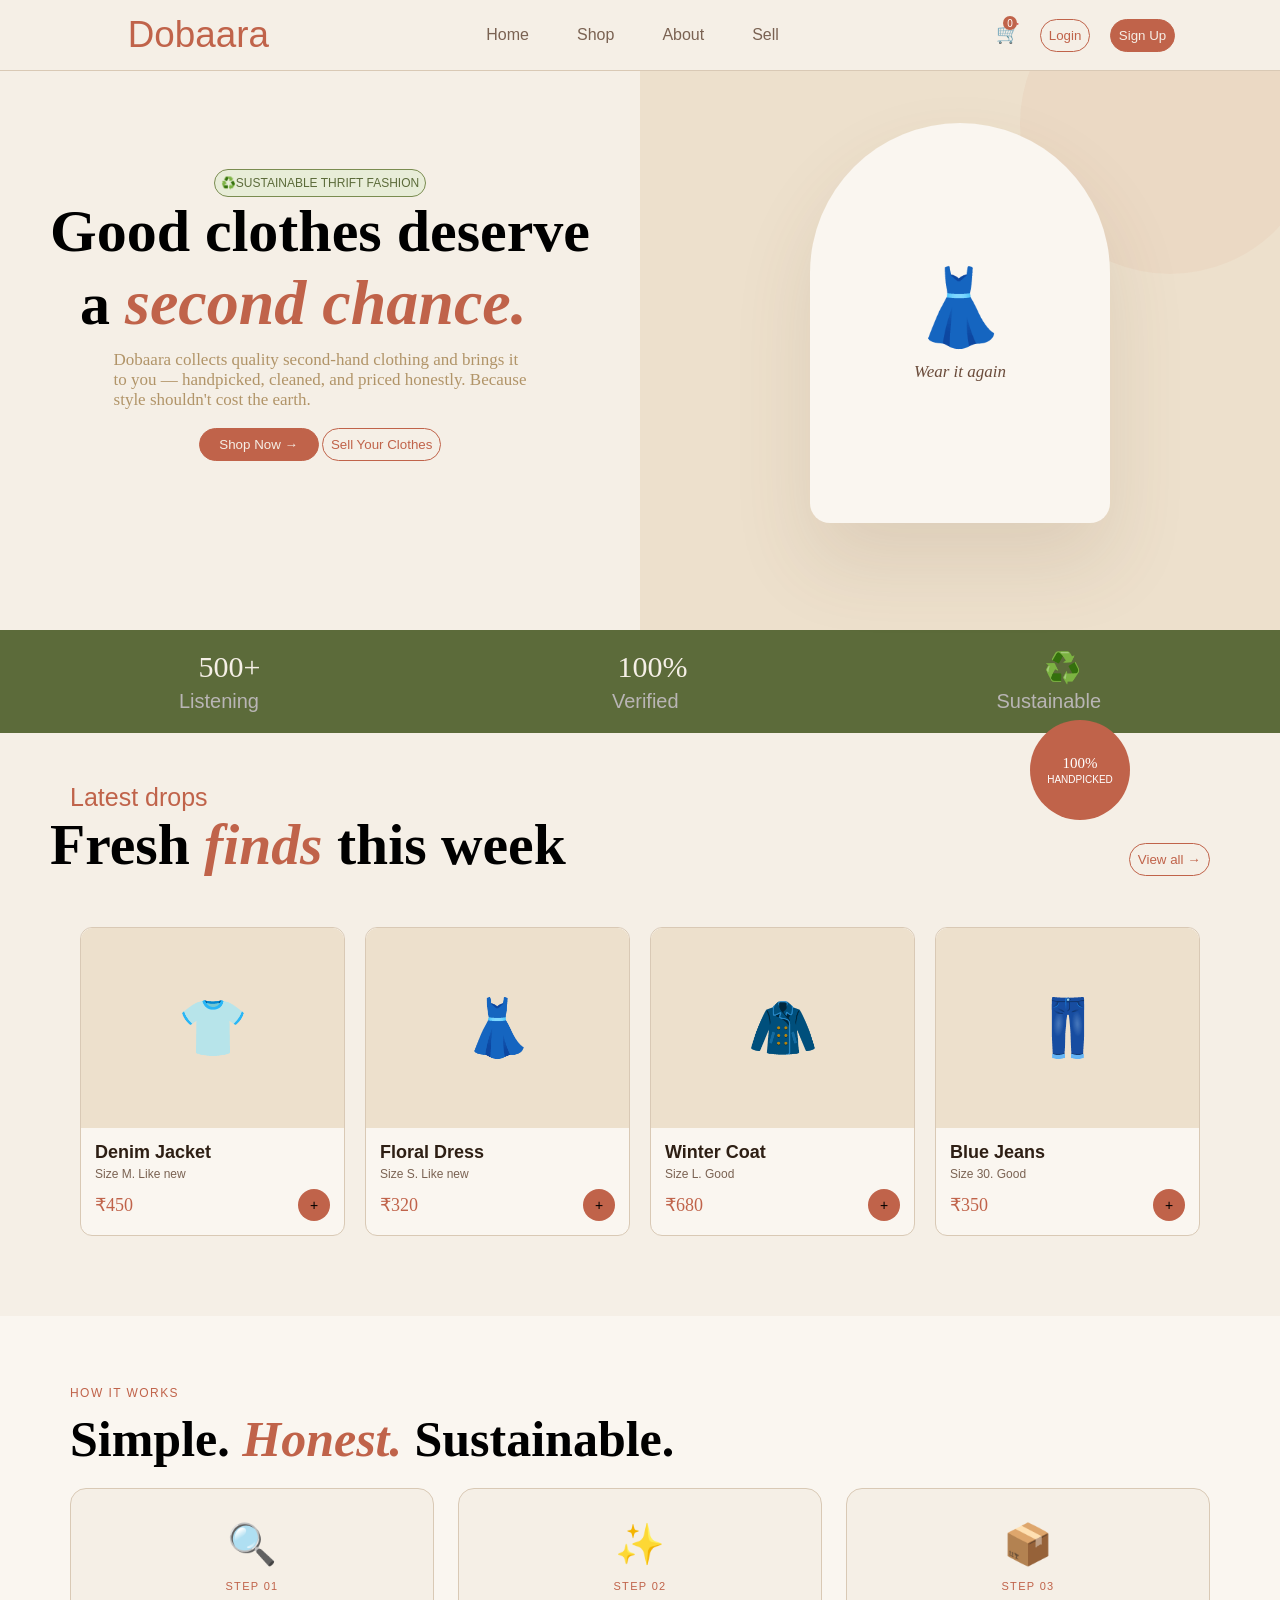
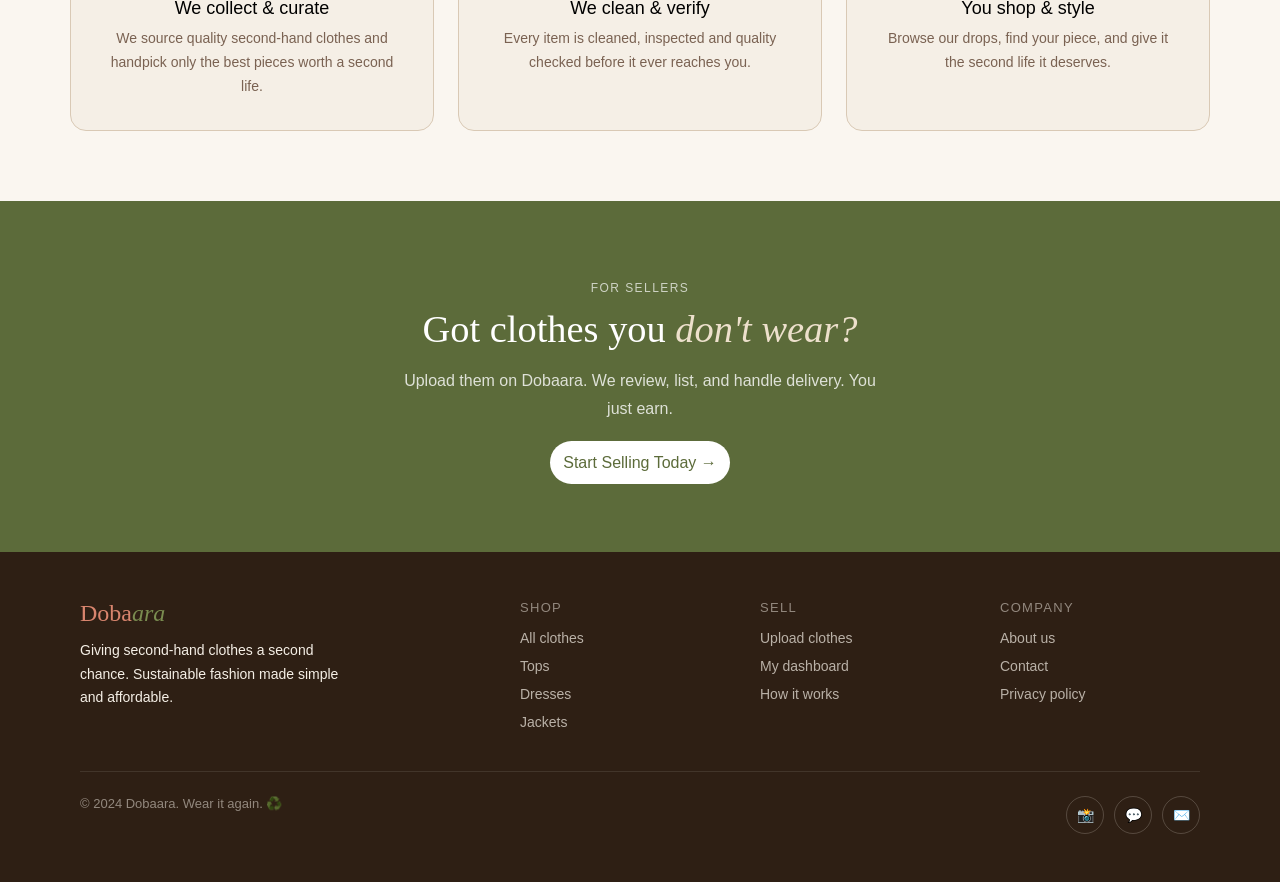
==== index.html @ 28fe4101 "Commit-IV" ====
<!DOCTYPE html>
<html lang="en">

<head>
    <meta charset="UTF-8">
    <meta name="viewport" content="width=device-width, initial-scale=1.0">
    <title>Dobaara — Wear It Again</title>
    <link rel="stylesheet" href="style.css">
</head>

<body>
    <header>
        <div class="head">
            <span class="Dobaara">Dobaara</span>
            <ul>
                <li><a href="index.html">Home</a></li>
                <li><a href="Shop.html">Shop</a></li>
                <li><a href="">About</a></li>
                <li><a href="">Sell</a></li>
            </ul>
            <div class="button">
                <div style="display: inline;font-size: larger;padding-right: 15px;cursor: pointer;">🛒<span class="cart-badge">0</span></div>
                <button class="login">Login</button>
                <button class="signup">Sign Up</button>
            </div>
        </div>
    </header>
    <section id="container">
        <div class="one">
            <p class="animationinone" id="stf">♻️SUSTAINABLE THRIFT FASHION</p>
            <p class="animationinone" id="goodclothes">Good clothes deserve<br>&nbsp;&nbsp;a
                <i class="animationinone" id="secondchance">second chance.</i>
            </p>
            <p class="animationinone" id="dobaara">Dobaara collects quality second-hand clothing and brings it <br>to
                you — handpicked, cleaned, and priced honestly. Because<br> style shouldn't cost the earth.</p>
            <div class="animationinone" style="animation-delay: 0.2s; padding-top: 18px;">
                <button id="shopnow">Shop Now &#8594;</button>
                <button id="sellclothes">Sell Your Clothes</button>
            </div>
        </div>
        <div class="two" style="background-color: #EDE0CC;height: 615px;display: flex; flex-direction: row;padding-top: 15px; justify-content: center;align-items: center; font-size: 75px;flex: 1;">
            <p class="hero-img">👗<em style="font-size: 17px;color:#6B4C3B;font-family:'Playfair Display', serif;">Wear it again</em></p>
            <div class="hero-badge">
                <span style="font-family:'Playfair Display', serif; font-size: 15px;">100%</span>
                <span style="font-family:'DM Sans', sans-serif; font-size: 10px;">HANDPICKED</span>
            </div>
        </div>
    </section>
    <div class="greencontainer">
        <div class="top">
            <span>500+</span>
            <span>100%</span>
            <span>♻️</span>
        </div>
        <div class="bottom">
            <span>Listening</span>
            <span style="padding-left: 35px;">Verified</span>
            <span>Sustainable</span>
        </div>
    </div>
    <div id="finds">
        <p
            style="color: #C0634A; font-family: 'Gill Sans', 'Gill Sans MT', Calibri, 'Trebuchet MS', sans-serif;font-size: 25px; padding: 25px 0px 0px 20px ;">
            Latest drops</p>
        <h2 style="display: inline;">Fresh <em style="color: #C0634A;">finds</em> this week</h2>
        <button id="viewall">View all &#8594;</button>
    </div>
    <section class="cards" style="display: block;">
        <div class="secfirst">
            <div class="prod-card">
                <div class="prod-img">👕</div>
                <div class="prod-info">
                    <div class="prod-name">Denim Jacket</div>
                    <div class="prod-meta">Size M. Like new</div>
                    <div class="prod-bottom">
                        <span class="prod-price">₹450</span>
                        <button class="prod-cart-button">+</button>
                    </div>
                </div>
            </div>
            <div class="prod-card">
                <div class="prod-img">👗</div>
                <div class="prod-info">
                    <div class="prod-name">Floral Dress</div>
                    <div class="prod-meta">Size S. Like new</div>
                    <div class="prod-bottom">
                        <span class="prod-price">₹320</span>
                        <button class="prod-cart-button">+</button>
                    </div>
                </div>
            </div>
            <div class="prod-card">
                <div class="prod-img">🧥</div>
                <div class="prod-info">
                    <div class="prod-name">Winter Coat</div>
                    <div class="prod-meta">Size L. Good</div>
                    <div class="prod-bottom">
                        <span class="prod-price">₹680</span>
                        <button class="prod-cart-button">+</button>
                    </div>
                </div>
            </div>
            <div class="prod-card">
                <div class="prod-img">👖</div>
                <div class="prod-info">
                    <div class="prod-name">Blue Jeans</div>
                    <div class="prod-meta">Size 30. Good</div>
                    <div class="prod-bottom">
                        <span class="prod-price">₹350</span>
                        <button class="prod-cart-button">+</button>
                    </div>
                </div>
            </div>
        </div>
        <div class="secsecond"></div>
    </section>
    <section class="section-alt ">
        <p style="font-size: 12px;letter-spacing: .12em;color: var(--terra);margin-bottom: 10px;font-weight: 500;">HOW IT WORKS</p>
        <h2 style="font-family: 'Playfair Display', serif;font-size: 50px;">Simple. <em style="color: #C0634A;">Honest. </em>Sustainable.</h2>
        <div class="how-grid">
            <div class="how-card">
                <p style="font-size: 40px;margin-bottom: 12px;">🔍</p>
                <p style="font-size: 11px;color:#C0634A;letter-spacing: .12em;font-weight: 500;margin-bottom: 6px;">STEP 01</p>
                <p style="font-size: 18px;font-weight: 500;margin-bottom: 8px;">We collect & curate</p>
                <p style="font-size: 14px;color: var(--brown-s);line-height: 1.7;">We source quality second-hand clothes and handpick only the best pieces worth a second life.</p>
            </div>
            <div class="how-card">
                <p style="font-size: 40px;margin-bottom: 12px;">✨</p>
                <p style="font-size: 11px;color:#C0634A;letter-spacing: .12em;font-weight: 500;margin-bottom: 6px;">STEP 02</p>
                <p style="font-size: 18px;font-weight: 500;margin-bottom: 8px;">We clean & verify</p>
                <p style="font-size: 14px;color: var(--brown-s);line-height: 1.7;">Every item is cleaned, inspected and quality checked before it ever reaches you.</p>
            </div>
            <div class="how-card">
                <p style="font-size: 40px;margin-bottom: 12px;">📦</p>
                <p style="font-size: 11px;color:#C0634A;letter-spacing: .12em;font-weight: 500;margin-bottom: 6px;">STEP 03</p>
                <p style="font-size: 18px;font-weight: 500;margin-bottom: 8px;">You shop & style</p>
                <p style="font-size: 14px;color: var(--brown-s);line-height: 1.7;">Browse our drops, find your piece, and give it the second life it deserves.</p>
            </div>
        </div>
    </section>
    <div class="greenbox">
        <div style="font-size: 12px;letter-spacing: .12em;text-transform: uppercase;color: rgba(255, 255, 255, .7);margin-bottom: 12px;">For sellers</div>
        <div style="font-family: var(--font-h);font-size: 2.4rem;color: #fff;margin-bottom: 16px;">Got clothes you <em style="color:#EDE0CC;">don't wear?</em></div>
        <div style="font-size: 16px;color: rgba(255, 255, 255, .8);margin-bottom: 32px;max-width: 480px;margin-left: auto;margin-right: auto;line-height: 1.7;">Upload them on Dobaara. We review, list, and handle delivery. You just earn.</div>
        <a style="padding:13px;border-radius: 30px;color:#5C6B3A;background-color: #fff;cursor: pointer;">Start Selling Today &#8594;</a>
    </div>
    <footer>
        <div class="foot-grid">
            <div class="brand">
                <div class="logo">Doba<span>ara</span></div>
                <div class="desc">Giving second-hand clothes a second chance. Sustainable fashion made simple and affordable.</div>
            </div>
            <div>
                <div class="foot-col-title">SHOP</div>
                <ul class="foot-links">
                    <li><a href="">All clothes</a></li>
                    <li><a href="">Tops</a></li>
                    <li><a href="">Dresses</a></li>
                    <li><a href="">Jackets</a></li>
                </ul>
            </div>
            <div>
                <div class="foot-col-title">SELL</div>
                <ul class="foot-links">
                    <li><a href="">Upload clothes</a></li>
                    <li><a href="">My dashboard</a></li>
                    <li><a href="">How it works</a></li>
                </ul>
            </div>
            <div>
                <div class="foot-col-title">COMPANY</div>
                <ul class="foot-links">
                    <li><a href="">About us</a></li>
                    <li><a href="">Contact</a></li>
                    <li><a href="">Privacy policy</a></li>
                </ul>
            </div>
        </div>
        <div class="foot-bottom">
            <span class="foot-copy" style="font-size: 13px;opacity: .5;">© 2024 Dobaara. Wear it again. ♻️</span>
            <div class="foot-social">
                <div class="social-btn">📸</div>
                <div class="social-btn">💬</div>
                <div class="social-btn">✉️</div>
            </div>
        </div>
    </footer>
</body>
</html>
---- style.css ----
:root {
       --bg: #F5EFE6;
       --bg2: #EDE0CC;
       --cream: #FAF6F0;
       --terra: #C0634A;
       --terra-h: #6B4C3B;
       --terra-l: #D9856E;
       --olive: #5C6B3A;
       --olive-l: #7A8C50;
       --brown: #2E1F14;
       --brown-m: #6B4C3B;
       --brown-s: #7A6252;
       --border: #D9C9B5;
       --font-h: 'Playfair Display', serif;
       --font-b: 'DM Sans', sans-serif;
   }
   html,body{
    overflow-x: hidden;
   }
   * {
       margin: 0px;
       padding: 0px;
   }

   ul {
       display: flex;
       list-style-type: none;
       gap: 3.0rem;
   }

   ul li a {
       text-decoration: none;
       font-size: 16px;
       color: var(--brown-s);
   }

   .head {
       display: flex;
       justify-content: space-around;
       align-items: center;
       padding-left: 19px;
       position: fixed;
       height: 70px;
       width: 100%;
       background-color: var(--bg);
       border-bottom: 1px solid var(--border);
       z-index: 1000;
   }

   .Dobaara {
       color: var(--terra);
       font-size: 2.3rem;
   }
   .cart-badge{
    position: absolute;
    top: 16px;
    right: 282px;
    background: var(--terra);
    color: #fff;
    font-size: 10px;
    width: 14px;
    height: 14px;
    border-radius: 50%;
    display: flex;
    align-items: center;
    justify-content: center;
    font-weight: 500;
   }
   .signup {
       border-radius: 25px;
       background-color: var(--terra);
       color: var(--bg);
       padding: 8px;
       margin: 15px;
       border: 1px solid var(--terra);
   }

   .signup:hover {
       background-color: var(--terra-h);
       border: 1px solid var(--terra-h);
       cursor: pointer;
       transform: translateY(-3px);
   }

   .login {
       border-radius: 25px;
       border: 1px solid var(--terra);
       color: var(--terra);
       padding: 8px;
       background-color: var(--bg);
   }

   .login:hover {
       background-color: var(--terra);
       color: var(--bg);
       transform: translateY(-3px);
       cursor: pointer;
   }

   #container {
       display: flex;
       height: 630px;
       font-family: 'DM Sans', sans-serif;
       font-size: 12px;
       font-weight: 500;
   }

   #shopnow {
       background-color: var(--terra);
       color: var(--bg);
       border: 1px solid var(--terra);
       border-radius: 25px;
       padding: 8px;
       width: 120px;
   }

   #shopnow:hover {
       background-color: var(--terra-h);
       border: 1px solid var(--terra-h);
       cursor: pointer;
       transform: translateY(-3px);
   }

   #sellclothes {
       background-color: var(--bg);
       color: var(--terra);
       border: 1px solid var(--terra);
       border-radius: 25px;
       padding: 8px;
   }

   #sellclothes:hover {
       background-color: var(--terra);
       color: var(--bg);
       transform: translateY(-3px);
       cursor: pointer;
   }
   .two::before{
    content: '';
    position: absolute;
    width: 300px;
    height: 300px;
    background: var(--terra);
    opacity: .06;
    border-radius: 50%;
    top: -26px;
    right: -40px;
   }
   .greencontainer {
       background-color: var(--olive);
       padding: 20px;
   }

   .top {
       color: var(--bg);
       display: flex;
       justify-content: space-around;
       font-size: 30px;
       font-family: 'Times New Roman', Times, serif;
   }

   .bottom {
       color: rgb(185, 181, 181);
       display: flex;
       justify-content: space-around;
       padding-top: 5px;
       font-family: 'Gill Sans', 'Gill Sans MT', Calibri, 'Trebuchet MS', sans-serif;
       font-size: 20px;
   }

   body {
       font-family: 'DM Sans', sans-serif;
       background-color: var(--bg);
   }

   #finds {
       font-family: var(--font-h);
       font-size: 3vw;
       padding-left: 50px;
       padding-top: 25px;
   }

   #viewall {
       background-color: var(--bg);
       color: var(--terra);
       border: 1px solid var(--terra);
       border-radius: 25px;
       padding: 8px;
       margin-left: 45%;
   }

   #viewall:hover {
       background-color: var(--terra);
       color: var(--bg);
       cursor: pointer;
   }

   .animationinone {
       animation: leftcontanima 0.5s ease both;
   }

   .one {
       background-color: var(--bg);
       flex: 1;
       display: flex;
       flex-direction: column;
       justify-content: center;
       align-items: center;
   }

   #stf {
       padding: 6px;
       background-color: #E8EDD8;
       color: var(--olive);
       border: 1px solid var(--olive-l);
       border-radius: 55px;
       display: flex;
       justify-content: center;
       animation-delay: 0.05s;
   }

   #goodclothes {
       font-size: 60px;
       font-weight: 600;
       font-family: 'Playfair Display', serif;
       animation-delay: 0.1s;
   }

   #secondchance {
       animation-delay: 0.1s;
       color: var(--terra);
       font-size: 5vw;
       font-family: var(--font-h);
       font-weight: 600;
   }

   #dobaara {
       animation-delay: 0.15s;
       font-size: 17px;
       font-family: 'Segoe UI';
       color: #b19468;
       padding-top: 10px;
   }

   @keyframes leftcontanima {
       0% {
           opacity: 0;
           transform: translateY(20px);
       }

       100% {
           opacity: 1;
           transform: translateY(0);
       }
   }
   .hero-img{
    align-items: center;
    background-color:#FAF6F0;
    width: 300px;
    height: 400px;
    border-radius: 150px 150px 20px 20px;
    box-shadow: 0 40px 80px rgba(110, 70, 50, .12);
    display: flex;
    flex-direction: column;
    justify-content: center;
    z-index: 10;
    gap: 10px;
   }
   .hero-badge{
    position: absolute;
    bottom: 80px;
    right: 150px;
    width: 100px;
    height: 100px;
    background: var(--terra);
    border-radius: 50%;
    display: flex;
    flex-direction: column;
    align-items: center;
    justify-content: center;
    color: #fff;
    gap: 2px;
    z-index: 15;
   }
   .secfirst{
       display: grid;
       grid-template-columns:repeat(4,1fr);
       gap: 20px;
   }
   .prod-card{
    border: 1px solid var(--border);
    border-radius: 12px;
    background-color:var(--cream);
   }
   .prod-card:hover{
    box-shadow:  0px 4px 12px rgba(0, 0, 0, 0.164);
    cursor: pointer;
    transform: translateY(-3px);
   }
   .prod-img {
       background-color: var(--bg2);
       height: 200px;
       display: flex;
       justify-content: center;
       align-items: center;
       font-size: 56px;
       border-top-left-radius: 12px;
       border-top-right-radius: 12px;
   }
   .prod-info{
    padding: 14px;
   }
   .prod-name{
    font-size: 18px;
    font-weight: 600;
    color: var(--brown);
    margin-bottom: 4px;
   }
   .prod-meta{
    font-size: 12px;
    color: var(--brown-s);
    margin-bottom: 8px;
   }
   .prod-bottom{
    display: flex;
    align-items: center;
    justify-content: space-between;
   }
   .prod-price{
    font-size: 18px;
    font-weight: 500;
    color: var(--terra);
    font-family: var(--font-h);
   }
   .prod-cart-button{
    width: 32px;
    height: 32px;
    background: var(--terra);
    border: none;
    border-radius: 50%;
    cursor: pointer;
    font-size: 14px;
    display: flex;
    align-items: center;
    justify-content: center;
   }
   .prod-cart-button:hover{
    background-color: var(--terra-h);
   }
   .cards{
    padding: 50px 80px 80px 80px;
   }
   .section-alt{
    display: block;
    background-color: var(--cream);
    padding: 70px;
   }
   .how-card{
    background-color: var(--bg);
    border: 1px solid var(--border);
    border-radius: 16px;
    padding: 32px;
    text-align: center;
   }
   .how-grid{
    display: grid;
    grid-template-columns: repeat(3, 1fr);
    gap: 24px;
    padding-top: 20px;
   }
   .how-card:hover{
    transform: translateY(-3px);
   }
   .greenbox{
    background-color: var(--olive);
    padding: 80px;
    text-align: center;
   }
   footer{
    background: var(--brown);
    color: var(--bg);
    padding: 48px 80px;
   }
   .logo{
    font-family: var(--font-h);
    font-size: 24px;
    color: var(--terra-l);
    margin-bottom: 12px;
   }
   .logo span{
    color: var(--olive-l);
    font-style: italic;
   }
   .desc{
    font-size: 14px;
    line-height: 1.7;
    max-width: 260px;
   }
   .foot-grid{
    display:grid;
    grid-template-columns: 2fr 1fr 1fr 1fr;
    gap: 40px;
    margin-bottom: 40px;
   }
   .foot-col-title{
    font-size: 13px;
    font-weight: 500;
    letter-spacing: .1em;
    opacity: .5;
    margin-bottom: 14px;
   }
   .foot-links{
    display: flex;
    flex-direction: column;
    gap: 10px;
   }
   .foot-links a{
    font-size: 14px;
    opacity: .7;
    color: var(--bg);
    text-decoration: none;
    cursor: pointer;
   }
   .foot-links a:hover{
    opacity: 1;
   }
   .foot-bottom{
    display: flex;
    justify-content: space-between;
    border-top: 1px solid rgba(245, 239, 230, .1);
    padding-top: 24px;
   }
   .foot-social{
    display: flex;
    gap: 10px;
   }
   .social-btn{
    width: 36px;
    height: 36px;
    border-radius: 50%;
    border: 1px solid rgba(245, 239, 230, .2);
    display: flex;
    align-items: center;
    justify-content: center;
    cursor: pointer;
    font-size: 14px;
   }
   .social-btn:hover{
    background-color: var(--terra);
   }
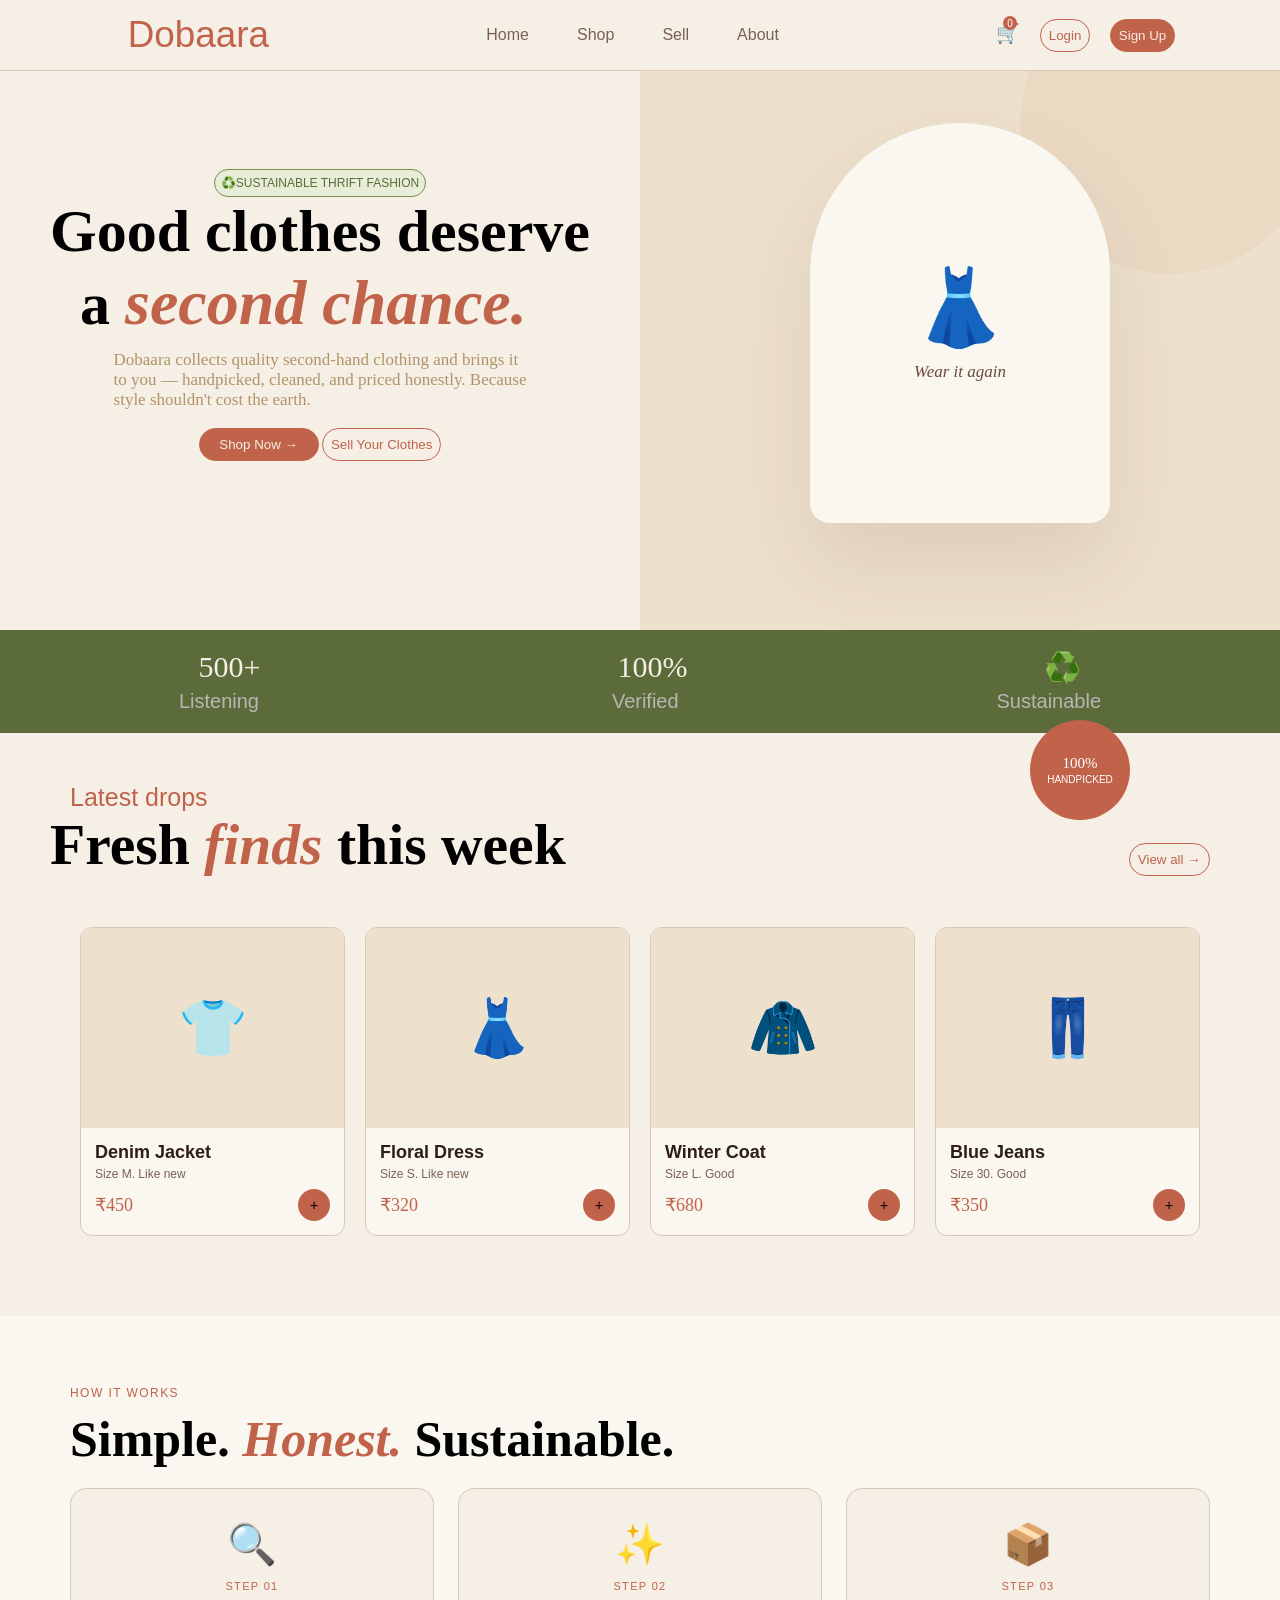
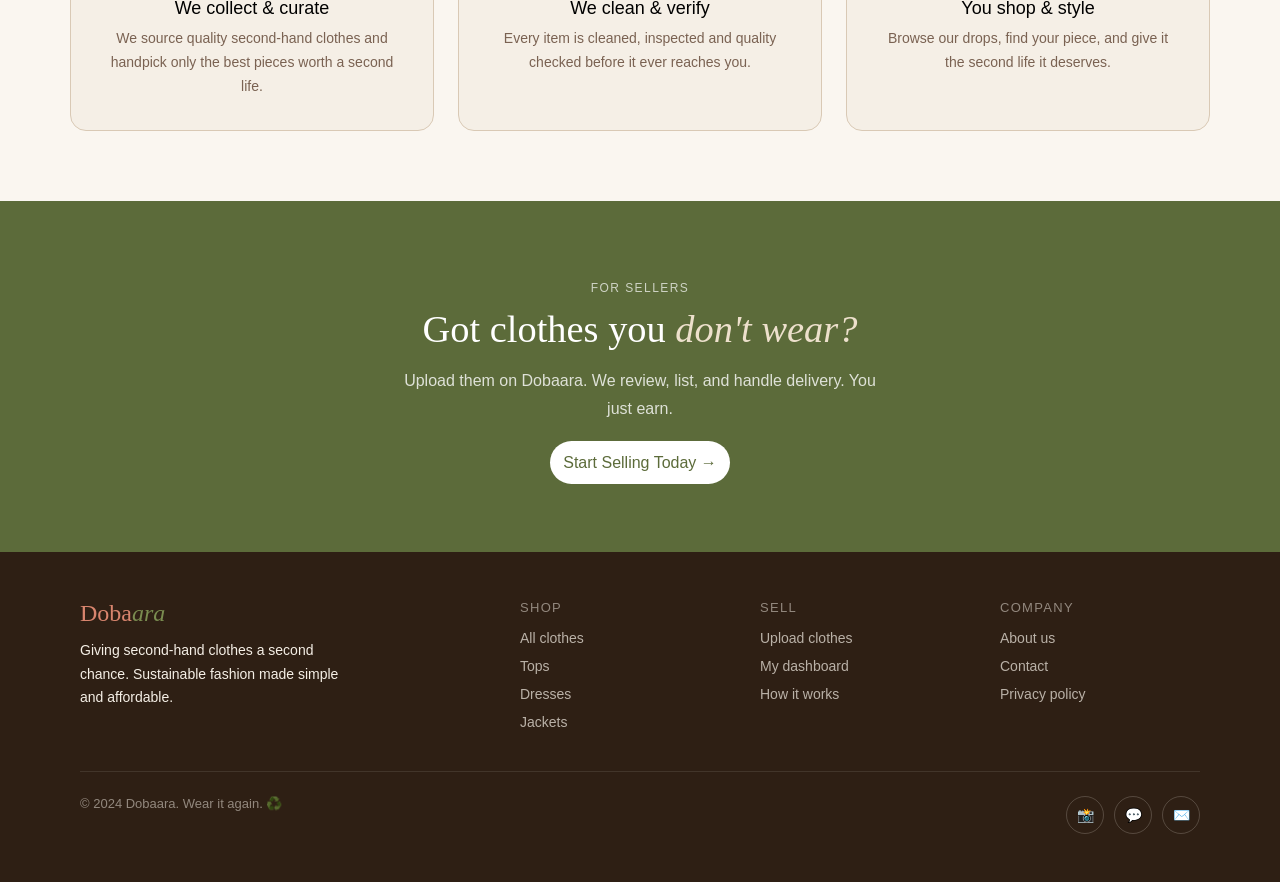
==== commit 2ccbfbfe: "Commit-V" ====
--- a/index.html
+++ b/index.html
@@ -15,8 +15,8 @@
             <ul>
                 <li><a href="index.html">Home</a></li>
                 <li><a href="Shop.html">Shop</a></li>
+                <li><a href="Sell.html">Sell</a></li>
                 <li><a href="">About</a></li>
-                <li><a href="">Sell</a></li>
             </ul>
             <div class="button">
                 <div style="display: inline;font-size: larger;padding-right: 15px;cursor: pointer;">🛒<span class="cart-badge">0</span></div>
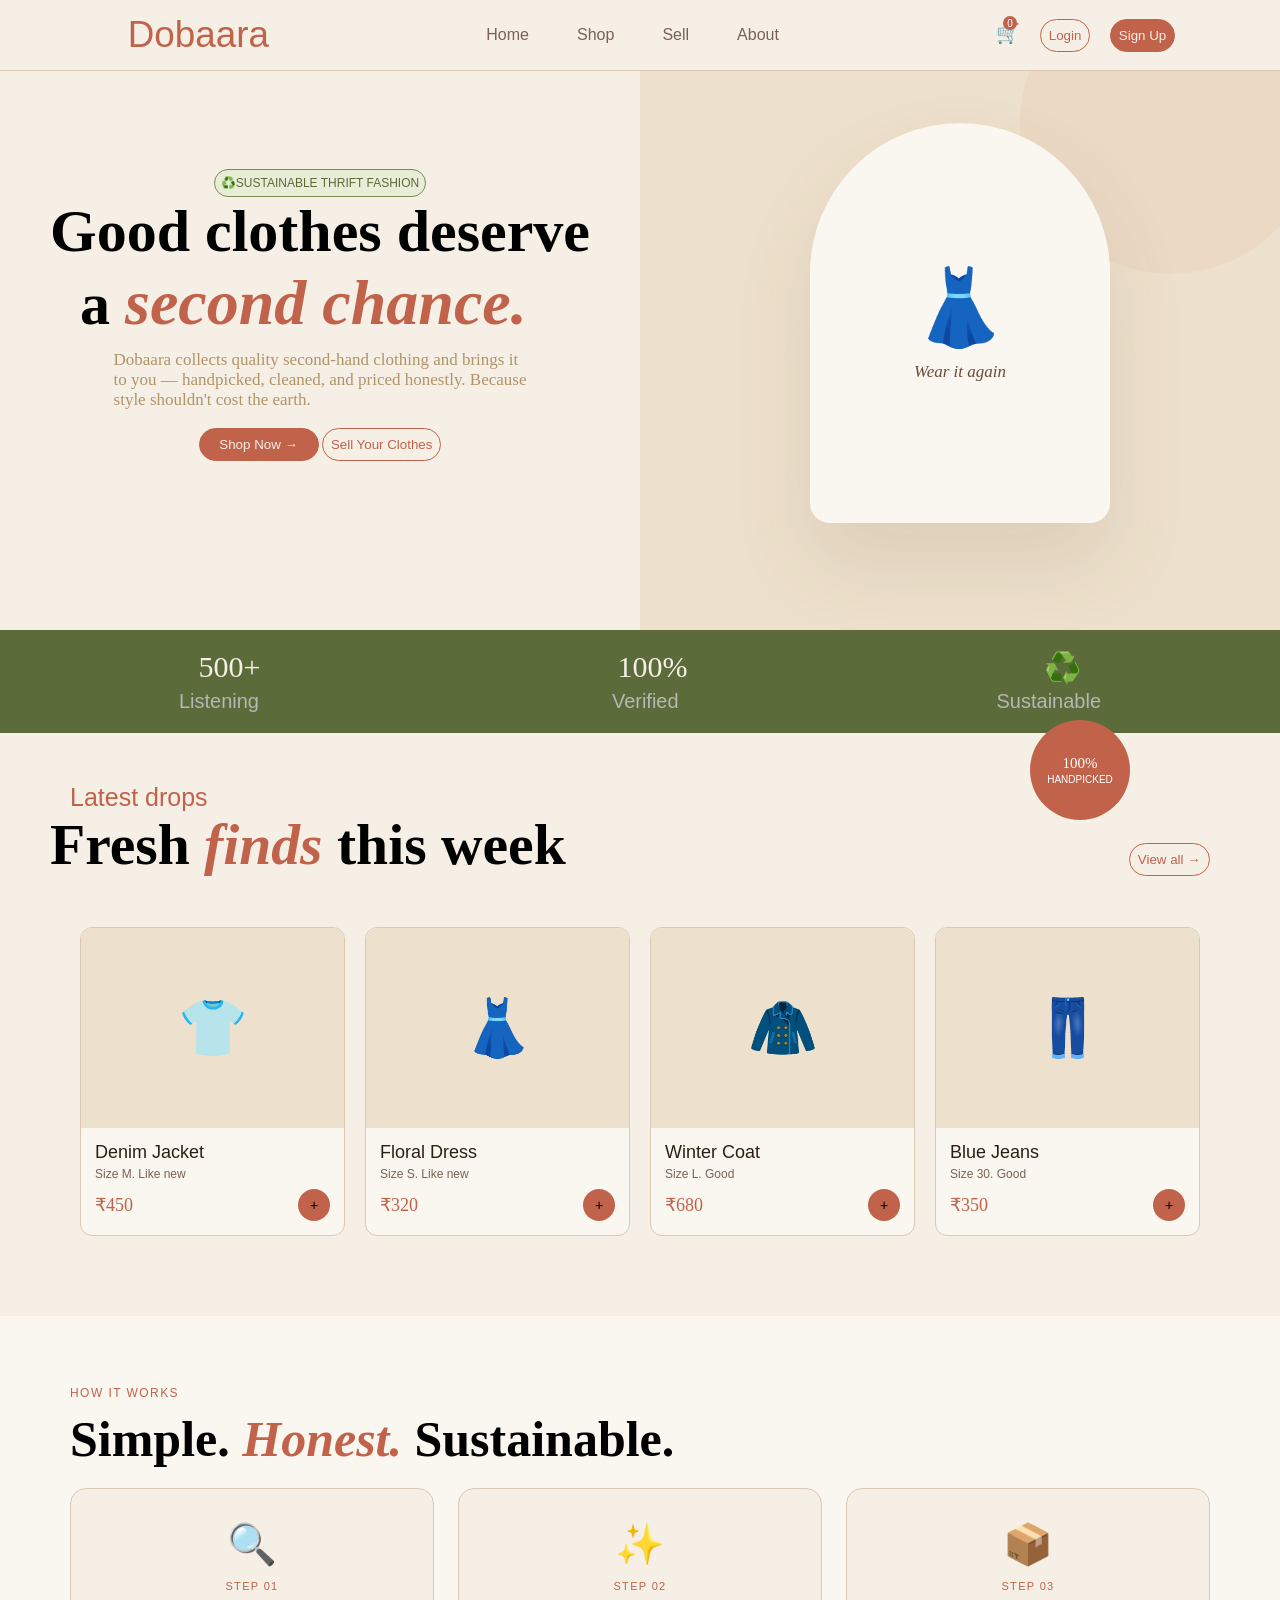
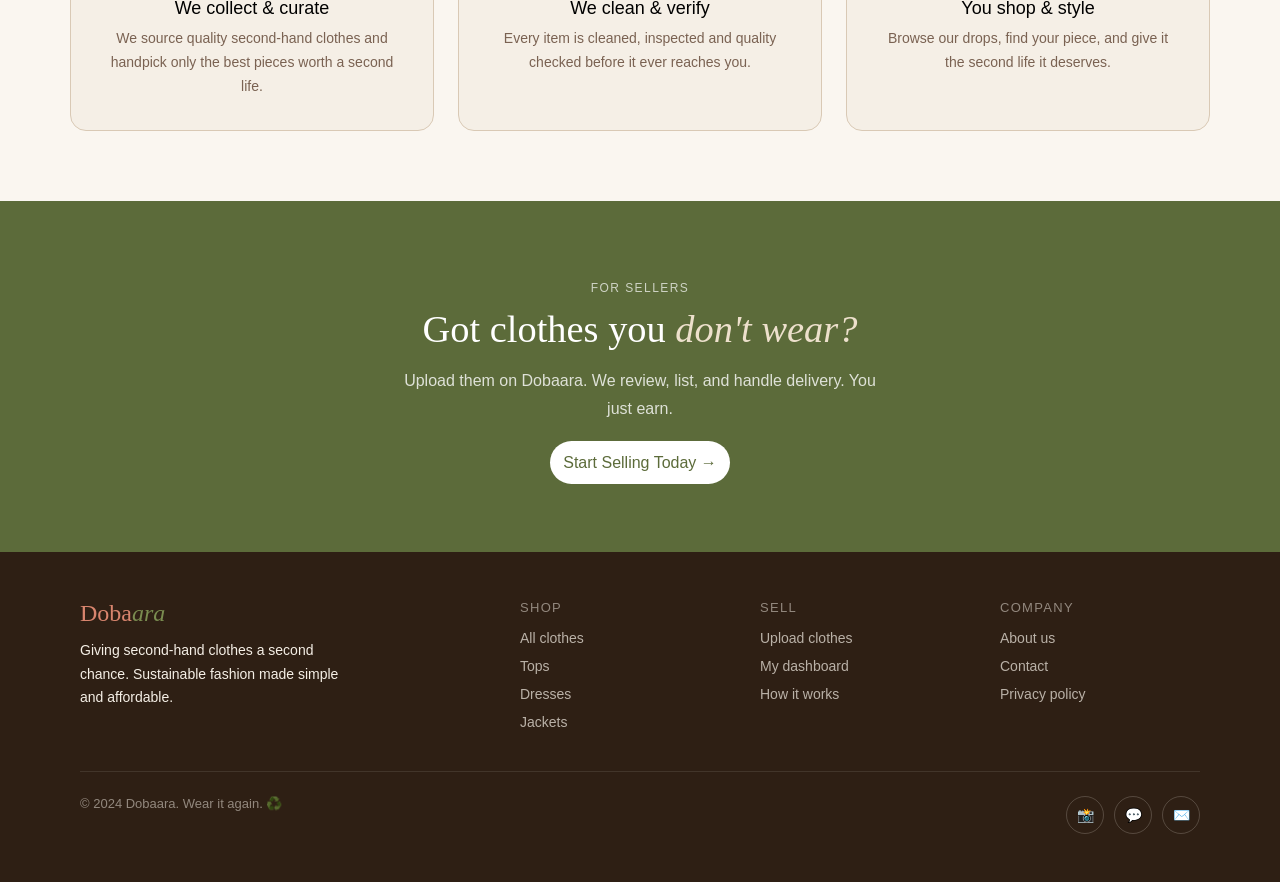
==== commit 1a8baf7a: "Commit-VI" ====
--- a/index.html
+++ b/index.html
@@ -16,7 +16,7 @@
                 <li><a href="index.html">Home</a></li>
                 <li><a href="Shop.html">Shop</a></li>
                 <li><a href="Sell.html">Sell</a></li>
-                <li><a href="">About</a></li>
+                <li><a href="About.html">About</a></li>
             </ul>
             <div class="button">
                 <div style="display: inline;font-size: larger;padding-right: 15px;cursor: pointer;">🛒<span class="cart-badge">0</span></div>
--- a/style.css
+++ b/style.css
@@ -79,7 +79,7 @@
        background-color: var(--terra-h);
        border: 1px solid var(--terra-h);
        cursor: pointer;
-       transform: translateY(-3px);
+       transform: translateY(-1px);
    }
 
    .login {
@@ -93,7 +93,7 @@
    .login:hover {
        background-color: var(--terra);
        color: var(--bg);
-       transform: translateY(-3px);
+       transform: translateY(-1px);
        cursor: pointer;
    }
 
@@ -118,7 +118,7 @@
        background-color: var(--terra-h);
        border: 1px solid var(--terra-h);
        cursor: pointer;
-       transform: translateY(-3px);
+       transform: translateY(-1px);
    }
 
    #sellclothes {
@@ -132,7 +132,7 @@
    #sellclothes:hover {
        background-color: var(--terra);
        color: var(--bg);
-       transform: translateY(-3px);
+       transform: translateY(-1px);
        cursor: pointer;
    }
    .two::before{
@@ -312,7 +312,7 @@
    }
    .prod-name{
     font-size: 18px;
-    font-weight: 600;
+    font-weight: 500;
     color: var(--brown);
     margin-bottom: 4px;
    }
@@ -447,4 +447,4 @@
    }
    .social-btn:hover{
     background-color: var(--terra);
-   }
+   } 
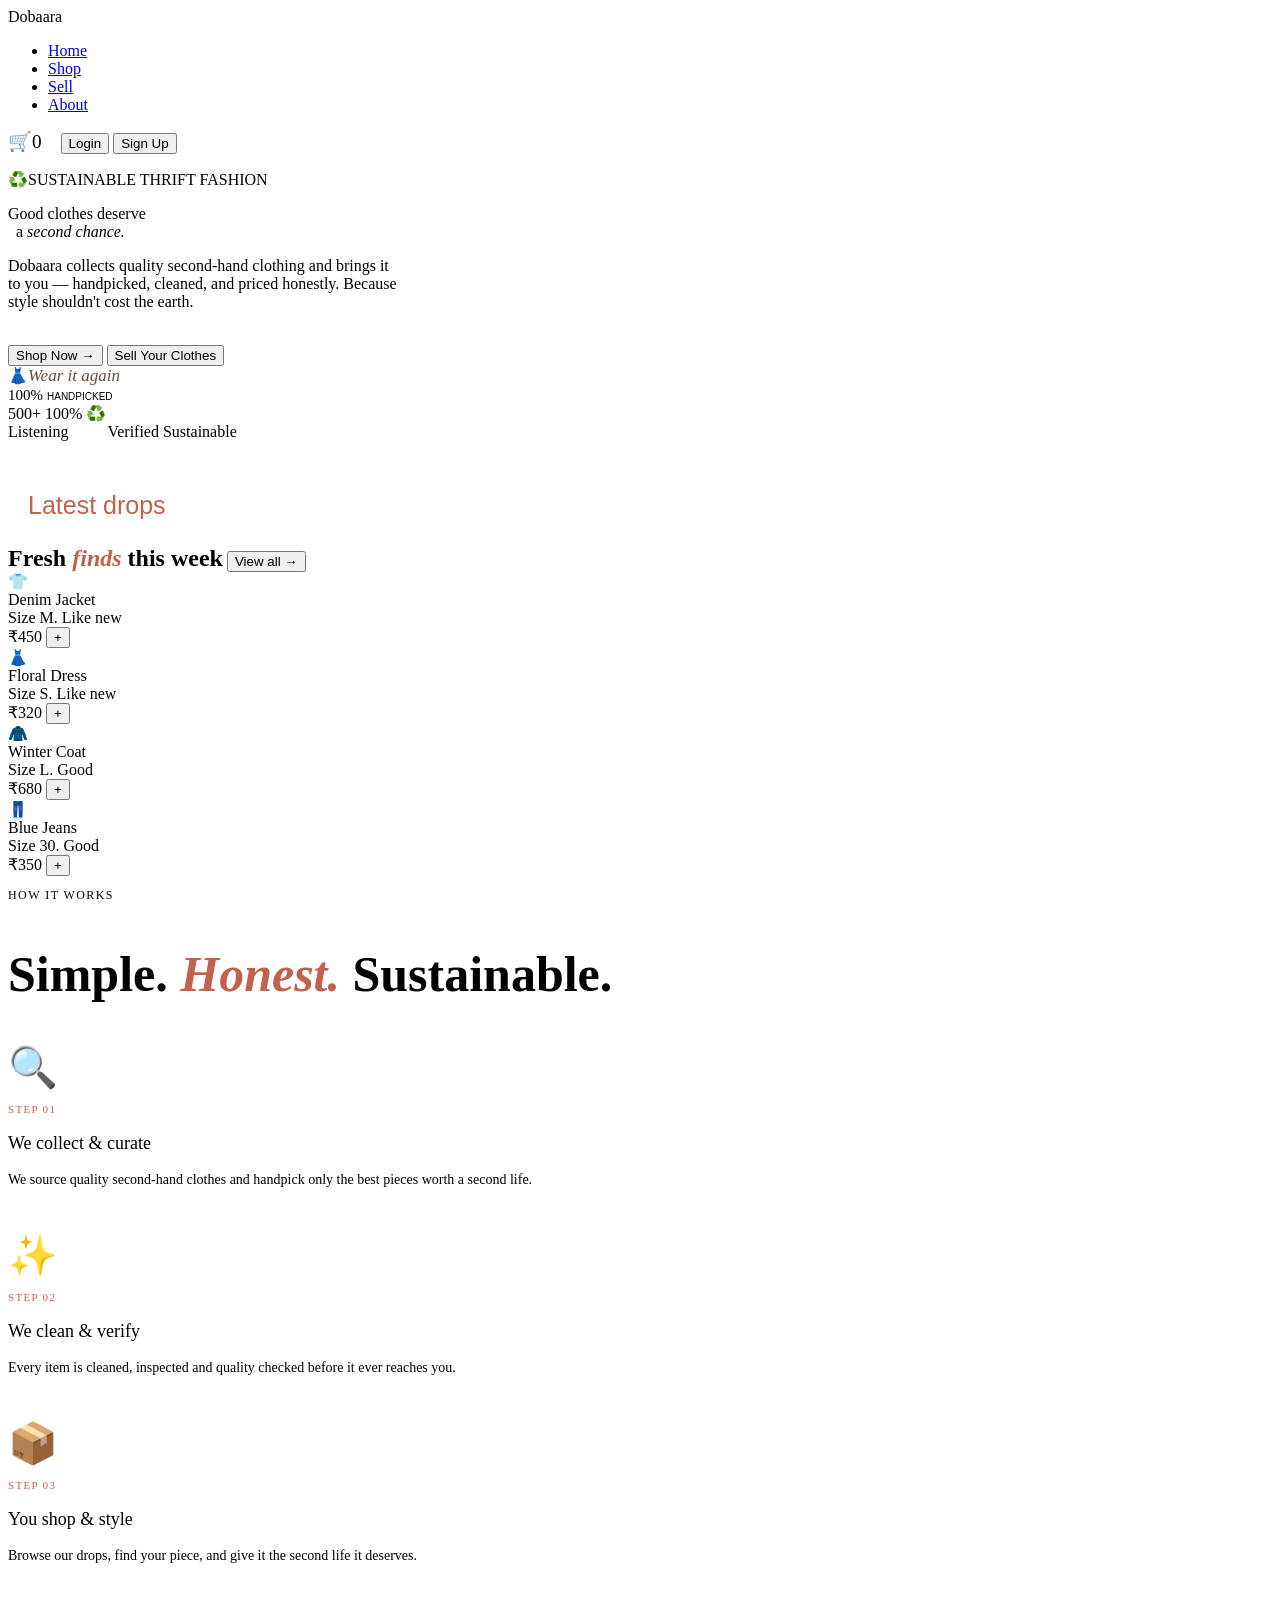
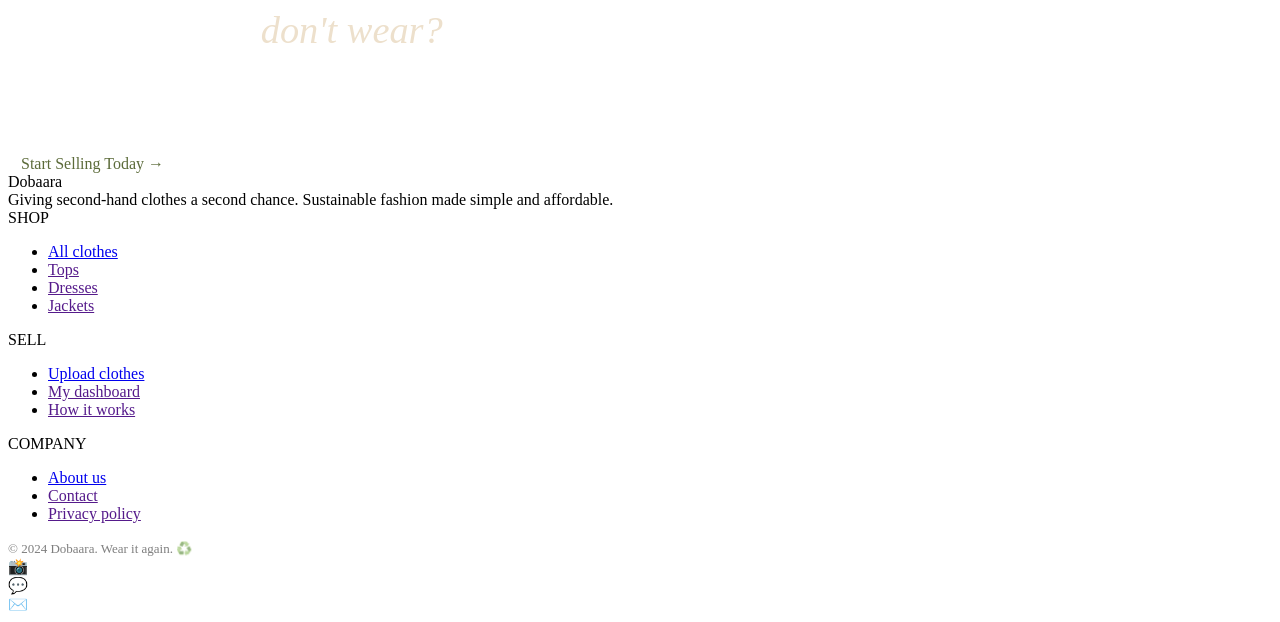
==== commit b60a1c13: "Commit-VII" ====
--- a/index.html
+++ b/index.html
@@ -19,7 +19,7 @@
                 <li><a href="About.html">About</a></li>
             </ul>
             <div class="button">
-                <div style="display: inline;font-size: larger;padding-right: 15px;cursor: pointer;">🛒<span class="cart-badge">0</span></div>
+                <div style="display: inline;font-size: larger;padding-right: 15px;cursor: pointer;position: relative;">🛒<span class="cart-badge">0</span></div>
                 <button class="login">Login</button>
                 <button class="signup">Sign Up</button>
             </div>
@@ -34,15 +34,16 @@
             <p class="animationinone" id="dobaara">Dobaara collects quality second-hand clothing and brings it <br>to
                 you — handpicked, cleaned, and priced honestly. Because<br> style shouldn't cost the earth.</p>
             <div class="animationinone" style="animation-delay: 0.2s; padding-top: 18px;">
-                <button id="shopnow">Shop Now &#8594;</button>
-                <button id="sellclothes">Sell Your Clothes</button>
+                <button id="shopnow" onclick="window.location.href='Shop.html' ">Shop Now &#8594;</button>
+                <button id="sellclothes" onclick="window.location.href='Sell.html' ">Sell Your Clothes</button>
             </div>
         </div>
-        <div class="two" style="background-color: #EDE0CC;height: 615px;display: flex; flex-direction: row;padding-top: 15px; justify-content: center;align-items: center; font-size: 75px;flex: 1;">
-            <p class="hero-img">👗<em style="font-size: 17px;color:#6B4C3B;font-family:'Playfair Display', serif;">Wear it again</em></p>
-            <div class="hero-badge">
-                <span style="font-family:'Playfair Display', serif; font-size: 15px;">100%</span>
-                <span style="font-family:'DM Sans', sans-serif; font-size: 10px;">HANDPICKED</span>
+        <div class="two" >
+            <div class="hero-img">👗<em style="font-size: 17px;color:#6B4C3B;font-family:'Playfair Display', serif;">Wear it again</em>
+                <div class="hero-badge">
+                    <span style="font-family:'Playfair Display', serif; font-size: 15px;">100%</span>
+                    <span style="font-family:'DM Sans', sans-serif; font-size: 10px;">HANDPICKED</span>
+                </div>
             </div>
         </div>
     </section>
@@ -142,7 +143,7 @@
         <div style="font-size: 12px;letter-spacing: .12em;text-transform: uppercase;color: rgba(255, 255, 255, .7);margin-bottom: 12px;">For sellers</div>
         <div style="font-family: var(--font-h);font-size: 2.4rem;color: #fff;margin-bottom: 16px;">Got clothes you <em style="color:#EDE0CC;">don't wear?</em></div>
         <div style="font-size: 16px;color: rgba(255, 255, 255, .8);margin-bottom: 32px;max-width: 480px;margin-left: auto;margin-right: auto;line-height: 1.7;">Upload them on Dobaara. We review, list, and handle delivery. You just earn.</div>
-        <a style="padding:13px;border-radius: 30px;color:#5C6B3A;background-color: #fff;cursor: pointer;">Start Selling Today &#8594;</a>
+        <a style="padding:13px;border-radius: 30px; text-decoration: none; color:#5C6B3A;background-color: #fff;cursor: pointer;" href="Sell.html">Start Selling Today &#8594;</a>
     </div>
     <footer>
         <div class="foot-grid">
@@ -153,7 +154,7 @@
             <div>
                 <div class="foot-col-title">SHOP</div>
                 <ul class="foot-links">
-                    <li><a href="">All clothes</a></li>
+                    <li><a href="Shop.html">All clothes</a></li>
                     <li><a href="">Tops</a></li>
                     <li><a href="">Dresses</a></li>
                     <li><a href="">Jackets</a></li>
@@ -162,7 +163,7 @@
             <div>
                 <div class="foot-col-title">SELL</div>
                 <ul class="foot-links">
-                    <li><a href="">Upload clothes</a></li>
+                    <li><a href="Sell.html">Upload clothes</a></li>
                     <li><a href="">My dashboard</a></li>
                     <li><a href="">How it works</a></li>
                 </ul>
@@ -170,7 +171,7 @@
             <div>
                 <div class="foot-col-title">COMPANY</div>
                 <ul class="foot-links">
-                    <li><a href="">About us</a></li>
+                    <li><a href="About.html">About us</a></li>
                     <li><a href="">Contact</a></li>
                     <li><a href="">Privacy policy</a></li>
                 </ul>
--- a/style.css
+++ b/style.css
@@ -1,450 +1,190 @@
-   :root {
-       --bg: #F5EFE6;
-       --bg2: #EDE0CC;
-       --cream: #FAF6F0;
-       --terra: #C0634A;
-       --terra-h: #6B4C3B;
-       --terra-l: #D9856E;
-       --olive: #5C6B3A;
-       --olive-l: #7A8C50;
-       --brown: #2E1F14;
-       --brown-m: #6B4C3B;
-       --brown-s: #7A6252;
-       --border: #D9C9B5;
-       --font-h: 'Playfair Display', serif;
-       --font-b: 'DM Sans', sans-serif;
-   }
-   html,body{
-    overflow-x: hidden;
-   }
-   * {
-       margin: 0px;
-       padding: 0px;
-   }
+<!DOCTYPE html>
+<html lang="en">
 
-   ul {
-       display: flex;
-       list-style-type: none;
-       gap: 3.0rem;
-   }
+<head>
+    <meta charset="UTF-8">
+    <meta name="viewport" content="width=device-width, initial-scale=1.0">
+    <title>Dobaara — Wear It Again</title>
+    <link rel="stylesheet" href="style.css">
+</head>
 
-   ul li a {
-       text-decoration: none;
-       font-size: 16px;
-       color: var(--brown-s);
-   }
-
-   .head {
-       display: flex;
-       justify-content: space-around;
-       align-items: center;
-       padding-left: 19px;
-       position: fixed;
-       height: 70px;
-       width: 100%;
-       background-color: var(--bg);
-       border-bottom: 1px solid var(--border);
-       z-index: 1000;
-   }
-
-   .Dobaara {
-       color: var(--terra);
-       font-size: 2.3rem;
-   }
-   .cart-badge{
-    position: absolute;
-    top: 16px;
-    right: 282px;
-    background: var(--terra);
-    color: #fff;
-    font-size: 10px;
-    width: 14px;
-    height: 14px;
-    border-radius: 50%;
-    display: flex;
-    align-items: center;
-    justify-content: center;
-    font-weight: 500;
-   }
-   .signup {
-       border-radius: 25px;
-       background-color: var(--terra);
-       color: var(--bg);
-       padding: 8px;
-       margin: 15px;
-       border: 1px solid var(--terra);
-   }
-
-   .signup:hover {
-       background-color: var(--terra-h);
-       border: 1px solid var(--terra-h);
-       cursor: pointer;
-       transform: translateY(-1px);
-   }
-
-   .login {
-       border-radius: 25px;
-       border: 1px solid var(--terra);
-       color: var(--terra);
-       padding: 8px;
-       background-color: var(--bg);
-   }
-
-   .login:hover {
-       background-color: var(--terra);
-       color: var(--bg);
-       transform: translateY(-1px);
-       cursor: pointer;
-   }
-
-   #container {
-       display: flex;
-       height: 630px;
-       font-family: 'DM Sans', sans-serif;
-       font-size: 12px;
-       font-weight: 500;
-   }
-
-   #shopnow {
-       background-color: var(--terra);
-       color: var(--bg);
-       border: 1px solid var(--terra);
-       border-radius: 25px;
-       padding: 8px;
-       width: 120px;
-   }
-
-   #shopnow:hover {
-       background-color: var(--terra-h);
-       border: 1px solid var(--terra-h);
-       cursor: pointer;
-       transform: translateY(-1px);
-   }
-
-   #sellclothes {
-       background-color: var(--bg);
-       color: var(--terra);
-       border: 1px solid var(--terra);
-       border-radius: 25px;
-       padding: 8px;
-   }
-
-   #sellclothes:hover {
-       background-color: var(--terra);
-       color: var(--bg);
-       transform: translateY(-1px);
-       cursor: pointer;
-   }
-   .two::before{
-    content: '';
-    position: absolute;
-    width: 300px;
-    height: 300px;
-    background: var(--terra);
-    opacity: .06;
-    border-radius: 50%;
-    top: -26px;
-    right: -40px;
-   }
-   .greencontainer {
-       background-color: var(--olive);
-       padding: 20px;
-   }
-
-   .top {
-       color: var(--bg);
-       display: flex;
-       justify-content: space-around;
-       font-size: 30px;
-       font-family: 'Times New Roman', Times, serif;
-   }
-
-   .bottom {
-       color: rgb(185, 181, 181);
-       display: flex;
-       justify-content: space-around;
-       padding-top: 5px;
-       font-family: 'Gill Sans', 'Gill Sans MT', Calibri, 'Trebuchet MS', sans-serif;
-       font-size: 20px;
-   }
-
-   body {
-       font-family: 'DM Sans', sans-serif;
-       background-color: var(--bg);
-   }
-
-   #finds {
-       font-family: var(--font-h);
-       font-size: 3vw;
-       padding-left: 50px;
-       padding-top: 25px;
-   }
-
-   #viewall {
-       background-color: var(--bg);
-       color: var(--terra);
-       border: 1px solid var(--terra);
-       border-radius: 25px;
-       padding: 8px;
-       margin-left: 45%;
-   }
-
-   #viewall:hover {
-       background-color: var(--terra);
-       color: var(--bg);
-       cursor: pointer;
-   }
-
-   .animationinone {
-       animation: leftcontanima 0.5s ease both;
-   }
-
-   .one {
-       background-color: var(--bg);
-       flex: 1;
-       display: flex;
-       flex-direction: column;
-       justify-content: center;
-       align-items: center;
-   }
-
-   #stf {
-       padding: 6px;
-       background-color: #E8EDD8;
-       color: var(--olive);
-       border: 1px solid var(--olive-l);
-       border-radius: 55px;
-       display: flex;
-       justify-content: center;
-       animation-delay: 0.05s;
-   }
-
-   #goodclothes {
-       font-size: 60px;
-       font-weight: 600;
-       font-family: 'Playfair Display', serif;
-       animation-delay: 0.1s;
-   }
-
-   #secondchance {
-       animation-delay: 0.1s;
-       color: var(--terra);
-       font-size: 5vw;
-       font-family: var(--font-h);
-       font-weight: 600;
-   }
-
-   #dobaara {
-       animation-delay: 0.15s;
-       font-size: 17px;
-       font-family: 'Segoe UI';
-       color: #b19468;
-       padding-top: 10px;
-   }
-
-   @keyframes leftcontanima {
-       0% {
-           opacity: 0;
-           transform: translateY(20px);
-       }
-
-       100% {
-           opacity: 1;
-           transform: translateY(0);
-       }
-   }
-   .hero-img{
-    align-items: center;
-    background-color:#FAF6F0;
-    width: 300px;
-    height: 400px;
-    border-radius: 150px 150px 20px 20px;
-    box-shadow: 0 40px 80px rgba(110, 70, 50, .12);
-    display: flex;
-    flex-direction: column;
-    justify-content: center;
-    z-index: 10;
-    gap: 10px;
-   }
-   .hero-badge{
-    position: absolute;
-    bottom: 80px;
-    right: 150px;
-    width: 100px;
-    height: 100px;
-    background: var(--terra);
-    border-radius: 50%;
-    display: flex;
-    flex-direction: column;
-    align-items: center;
-    justify-content: center;
-    color: #fff;
-    gap: 2px;
-    z-index: 15;
-   }
-   .secfirst{
-       display: grid;
-       grid-template-columns:repeat(4,1fr);
-       gap: 20px;
-   }
-   .prod-card{
-    border: 1px solid var(--border);
-    border-radius: 12px;
-    background-color:var(--cream);
-   }
-   .prod-card:hover{
-    box-shadow:  0px 4px 12px rgba(0, 0, 0, 0.164);
-    cursor: pointer;
-    transform: translateY(-3px);
-   }
-   .prod-img {
-       background-color: var(--bg2);
-       height: 200px;
-       display: flex;
-       justify-content: center;
-       align-items: center;
-       font-size: 56px;
-       border-top-left-radius: 12px;
-       border-top-right-radius: 12px;
-   }
-   .prod-info{
-    padding: 14px;
-   }
-   .prod-name{
-    font-size: 18px;
-    font-weight: 500;
-    color: var(--brown);
-    margin-bottom: 4px;
-   }
-   .prod-meta{
-    font-size: 12px;
-    color: var(--brown-s);
-    margin-bottom: 8px;
-   }
-   .prod-bottom{
-    display: flex;
-    align-items: center;
-    justify-content: space-between;
-   }
-   .prod-price{
-    font-size: 18px;
-    font-weight: 500;
-    color: var(--terra);
-    font-family: var(--font-h);
-   }
-   .prod-cart-button{
-    width: 32px;
-    height: 32px;
-    background: var(--terra);
-    border: none;
-    border-radius: 50%;
-    cursor: pointer;
-    font-size: 14px;
-    display: flex;
-    align-items: center;
-    justify-content: center;
-   }
-   .prod-cart-button:hover{
-    background-color: var(--terra-h);
-   }
-   .cards{
-    padding: 50px 80px 80px 80px;
-   }
-   .section-alt{
-    display: block;
-    background-color: var(--cream);
-    padding: 70px;
-   }
-   .how-card{
-    background-color: var(--bg);
-    border: 1px solid var(--border);
-    border-radius: 16px;
-    padding: 32px;
-    text-align: center;
-   }
-   .how-grid{
-    display: grid;
-    grid-template-columns: repeat(3, 1fr);
-    gap: 24px;
-    padding-top: 20px;
-   }
-   .how-card:hover{
-    transform: translateY(-3px);
-   }
-   .greenbox{
-    background-color: var(--olive);
-    padding: 80px;
-    text-align: center;
-   }
-   footer{
-    background: var(--brown);
-    color: var(--bg);
-    padding: 48px 80px;
-   }
-   .logo{
-    font-family: var(--font-h);
-    font-size: 24px;
-    color: var(--terra-l);
-    margin-bottom: 12px;
-   }
-   .logo span{
-    color: var(--olive-l);
-    font-style: italic;
-   }
-   .desc{
-    font-size: 14px;
-    line-height: 1.7;
-    max-width: 260px;
-   }
-   .foot-grid{
-    display:grid;
-    grid-template-columns: 2fr 1fr 1fr 1fr;
-    gap: 40px;
-    margin-bottom: 40px;
-   }
-   .foot-col-title{
-    font-size: 13px;
-    font-weight: 500;
-    letter-spacing: .1em;
-    opacity: .5;
-    margin-bottom: 14px;
-   }
-   .foot-links{
-    display: flex;
-    flex-direction: column;
-    gap: 10px;
-   }
-   .foot-links a{
-    font-size: 14px;
-    opacity: .7;
-    color: var(--bg);
-    text-decoration: none;
-    cursor: pointer;
-   }
-   .foot-links a:hover{
-    opacity: 1;
-   }
-   .foot-bottom{
-    display: flex;
-    justify-content: space-between;
-    border-top: 1px solid rgba(245, 239, 230, .1);
-    padding-top: 24px;
-   }
-   .foot-social{
-    display: flex;
-    gap: 10px;
-   }
-   .social-btn{
-    width: 36px;
-    height: 36px;
-    border-radius: 50%;
-    border: 1px solid rgba(245, 239, 230, .2);
-    display: flex;
-    align-items: center;
-    justify-content: center;
-    cursor: pointer;
-    font-size: 14px;
-   }
-   .social-btn:hover{
-    background-color: var(--terra);
-   } 
+<body>
+    <header>
+        <div class="head">
+            <span class="Dobaara">Dobaara</span>
+            <ul>
+                <li><a href="index.html">Home</a></li>
+                <li><a href="Shop.html">Shop</a></li>
+                <li><a href="Sell.html">Sell</a></li>
+                <li><a href="About.html">About</a></li>
+            </ul>
+            <div class="button">
+                <div style="display: inline;font-size: larger;padding-right: 15px;cursor: pointer;position: relative;">🛒<span class="cart-badge">0</span></div>
+                <button class="login">Login</button>
+                <button class="signup">Sign Up</button>
+            </div>
+        </div>
+    </header>
+    <section id="container">
+        <div class="one">
+            <p class="animationinone" id="stf">♻️SUSTAINABLE THRIFT FASHION</p>
+            <p class="animationinone" id="goodclothes">Good clothes deserve<br>&nbsp;&nbsp;a
+                <i class="animationinone" id="secondchance">second chance.</i>
+            </p>
+            <p class="animationinone" id="dobaara">Dobaara collects quality second-hand clothing and brings it <br>to
+                you — handpicked, cleaned, and priced honestly. Because<br> style shouldn't cost the earth.</p>
+            <div class="animationinone" style="animation-delay: 0.2s; padding-top: 18px;">
+                <button id="shopnow" onclick="window.location.href='Shop.html' ">Shop Now &#8594;</button>
+                <button id="sellclothes" onclick="window.location.href='Sell.html' ">Sell Your Clothes</button>
+            </div>
+        </div>
+        <div class="two" >
+            <div class="hero-img">👗<em style="font-size: 17px;color:#6B4C3B;font-family:'Playfair Display', serif;">Wear it again</em>
+                <div class="hero-badge">
+                    <span style="font-family:'Playfair Display', serif; font-size: 15px;">100%</span>
+                    <span style="font-family:'DM Sans', sans-serif; font-size: 10px;">HANDPICKED</span>
+                </div>
+            </div>
+        </div>
+    </section>
+    <div class="greencontainer">
+        <div class="top">
+            <span>500+</span>
+            <span>100%</span>
+            <span>♻️</span>
+        </div>
+        <div class="bottom">
+            <span>Listening</span>
+            <span style="padding-left: 35px;">Verified</span>
+            <span>Sustainable</span>
+        </div>
+    </div>
+    <div id="finds">
+        <p
+            style="color: #C0634A; font-family: 'Gill Sans', 'Gill Sans MT', Calibri, 'Trebuchet MS', sans-serif;font-size: 25px; padding: 25px 0px 0px 20px ;">
+            Latest drops</p>
+        <h2 style="display: inline;">Fresh <em style="color: #C0634A;">finds</em> this week</h2>
+        <button id="viewall">View all &#8594;</button>
+    </div>
+    <section class="cards" style="display: block;">
+        <div class="secfirst">
+            <div class="prod-card">
+                <div class="prod-img">👕</div>
+                <div class="prod-info">
+                    <div class="prod-name">Denim Jacket</div>
+                    <div class="prod-meta">Size M. Like new</div>
+                    <div class="prod-bottom">
+                        <span class="prod-price">₹450</span>
+                        <button class="prod-cart-button">+</button>
+                    </div>
+                </div>
+            </div>
+            <div class="prod-card">
+                <div class="prod-img">👗</div>
+                <div class="prod-info">
+                    <div class="prod-name">Floral Dress</div>
+                    <div class="prod-meta">Size S. Like new</div>
+                    <div class="prod-bottom">
+                        <span class="prod-price">₹320</span>
+                        <button class="prod-cart-button">+</button>
+                    </div>
+                </div>
+            </div>
+            <div class="prod-card">
+                <div class="prod-img">🧥</div>
+                <div class="prod-info">
+                    <div class="prod-name">Winter Coat</div>
+                    <div class="prod-meta">Size L. Good</div>
+                    <div class="prod-bottom">
+                        <span class="prod-price">₹680</span>
+                        <button class="prod-cart-button">+</button>
+                    </div>
+                </div>
+            </div>
+            <div class="prod-card">
+                <div class="prod-img">👖</div>
+                <div class="prod-info">
+                    <div class="prod-name">Blue Jeans</div>
+                    <div class="prod-meta">Size 30. Good</div>
+                    <div class="prod-bottom">
+                        <span class="prod-price">₹350</span>
+                        <button class="prod-cart-button">+</button>
+                    </div>
+                </div>
+            </div>
+        </div>
+        <div class="secsecond"></div>
+    </section>
+    <section class="section-alt ">
+        <p style="font-size: 12px;letter-spacing: .12em;color: var(--terra);margin-bottom: 10px;font-weight: 500;">HOW IT WORKS</p>
+        <h2 style="font-family: 'Playfair Display', serif;font-size: 50px;">Simple. <em style="color: #C0634A;">Honest. </em>Sustainable.</h2>
+        <div class="how-grid">
+            <div class="how-card">
+                <p style="font-size: 40px;margin-bottom: 12px;">🔍</p>
+                <p style="font-size: 11px;color:#C0634A;letter-spacing: .12em;font-weight: 500;margin-bottom: 6px;">STEP 01</p>
+                <p style="font-size: 18px;font-weight: 500;margin-bottom: 8px;">We collect & curate</p>
+                <p style="font-size: 14px;color: var(--brown-s);line-height: 1.7;">We source quality second-hand clothes and handpick only the best pieces worth a second life.</p>
+            </div>
+            <div class="how-card">
+                <p style="font-size: 40px;margin-bottom: 12px;">✨</p>
+                <p style="font-size: 11px;color:#C0634A;letter-spacing: .12em;font-weight: 500;margin-bottom: 6px;">STEP 02</p>
+                <p style="font-size: 18px;font-weight: 500;margin-bottom: 8px;">We clean & verify</p>
+                <p style="font-size: 14px;color: var(--brown-s);line-height: 1.7;">Every item is cleaned, inspected and quality checked before it ever reaches you.</p>
+            </div>
+            <div class="how-card">
+                <p style="font-size: 40px;margin-bottom: 12px;">📦</p>
+                <p style="font-size: 11px;color:#C0634A;letter-spacing: .12em;font-weight: 500;margin-bottom: 6px;">STEP 03</p>
+                <p style="font-size: 18px;font-weight: 500;margin-bottom: 8px;">You shop & style</p>
+                <p style="font-size: 14px;color: var(--brown-s);line-height: 1.7;">Browse our drops, find your piece, and give it the second life it deserves.</p>
+            </div>
+        </div>
+    </section>
+    <div class="greenbox">
+        <div style="font-size: 12px;letter-spacing: .12em;text-transform: uppercase;color: rgba(255, 255, 255, .7);margin-bottom: 12px;">For sellers</div>
+        <div style="font-family: var(--font-h);font-size: 2.4rem;color: #fff;margin-bottom: 16px;">Got clothes you <em style="color:#EDE0CC;">don't wear?</em></div>
+        <div style="font-size: 16px;color: rgba(255, 255, 255, .8);margin-bottom: 32px;max-width: 480px;margin-left: auto;margin-right: auto;line-height: 1.7;">Upload them on Dobaara. We review, list, and handle delivery. You just earn.</div>
+        <a style="padding:13px;border-radius: 30px; text-decoration: none; color:#5C6B3A;background-color: #fff;cursor: pointer;" href="Sell.html">Start Selling Today &#8594;</a>
+    </div>
+    <footer>
+        <div class="foot-grid">
+            <div class="brand">
+                <div class="logo">Doba<span>ara</span></div>
+                <div class="desc">Giving second-hand clothes a second chance. Sustainable fashion made simple and affordable.</div>
+            </div>
+            <div>
+                <div class="foot-col-title">SHOP</div>
+                <ul class="foot-links">
+                    <li><a href="Shop.html">All clothes</a></li>
+                    <li><a href="">Tops</a></li>
+                    <li><a href="">Dresses</a></li>
+                    <li><a href="">Jackets</a></li>
+                </ul>
+            </div>
+            <div>
+                <div class="foot-col-title">SELL</div>
+                <ul class="foot-links">
+                    <li><a href="Sell.html">Upload clothes</a></li>
+                    <li><a href="">My dashboard</a></li>
+                    <li><a href="">How it works</a></li>
+                </ul>
+            </div>
+            <div>
+                <div class="foot-col-title">COMPANY</div>
+                <ul class="foot-links">
+                    <li><a href="About.html">About us</a></li>
+                    <li><a href="">Contact</a></li>
+                    <li><a href="">Privacy policy</a></li>
+                </ul>
+            </div>
+        </div>
+        <div class="foot-bottom">
+            <span class="foot-copy" style="font-size: 13px;opacity: .5;">© 2024 Dobaara. Wear it again. ♻️</span>
+            <div class="foot-social">
+                <div class="social-btn">📸</div>
+                <div class="social-btn">💬</div>
+                <div class="social-btn">✉️</div>
+            </div>
+        </div>
+    </footer>
+</body>
+</html>
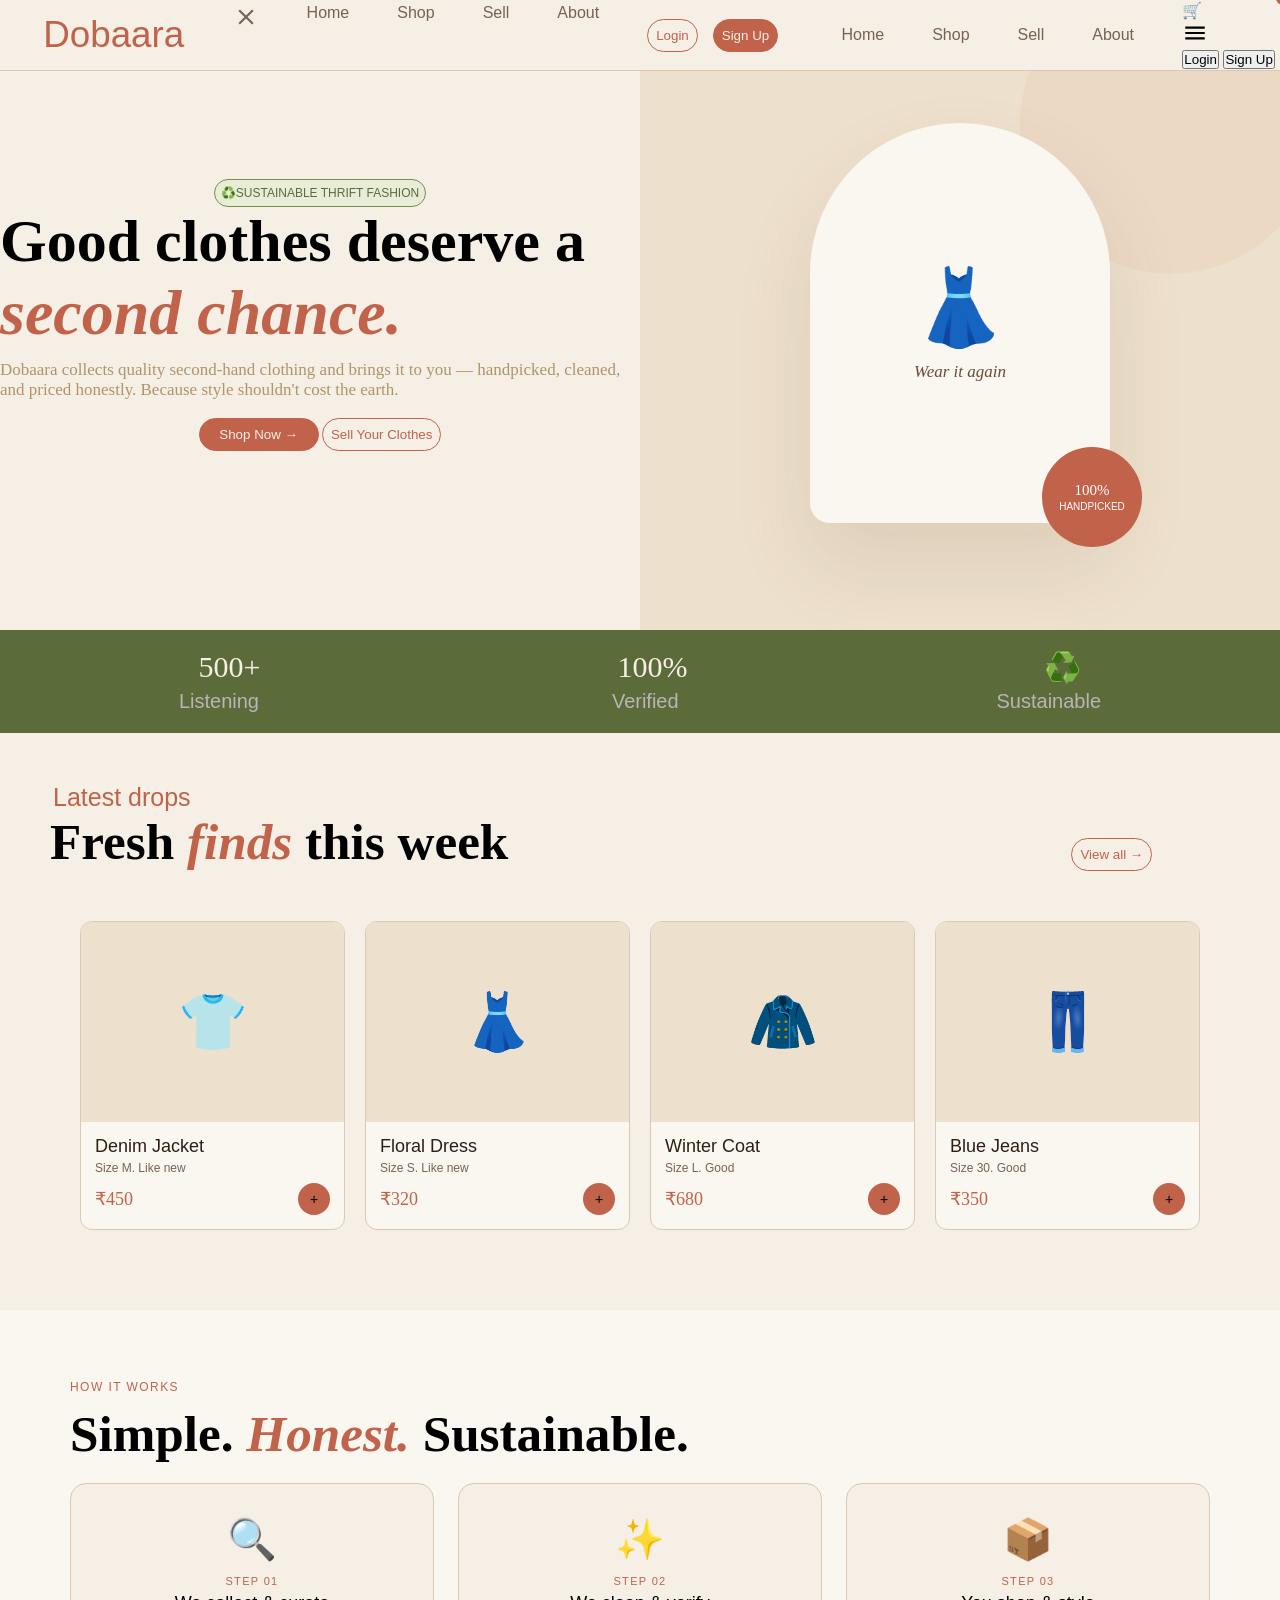
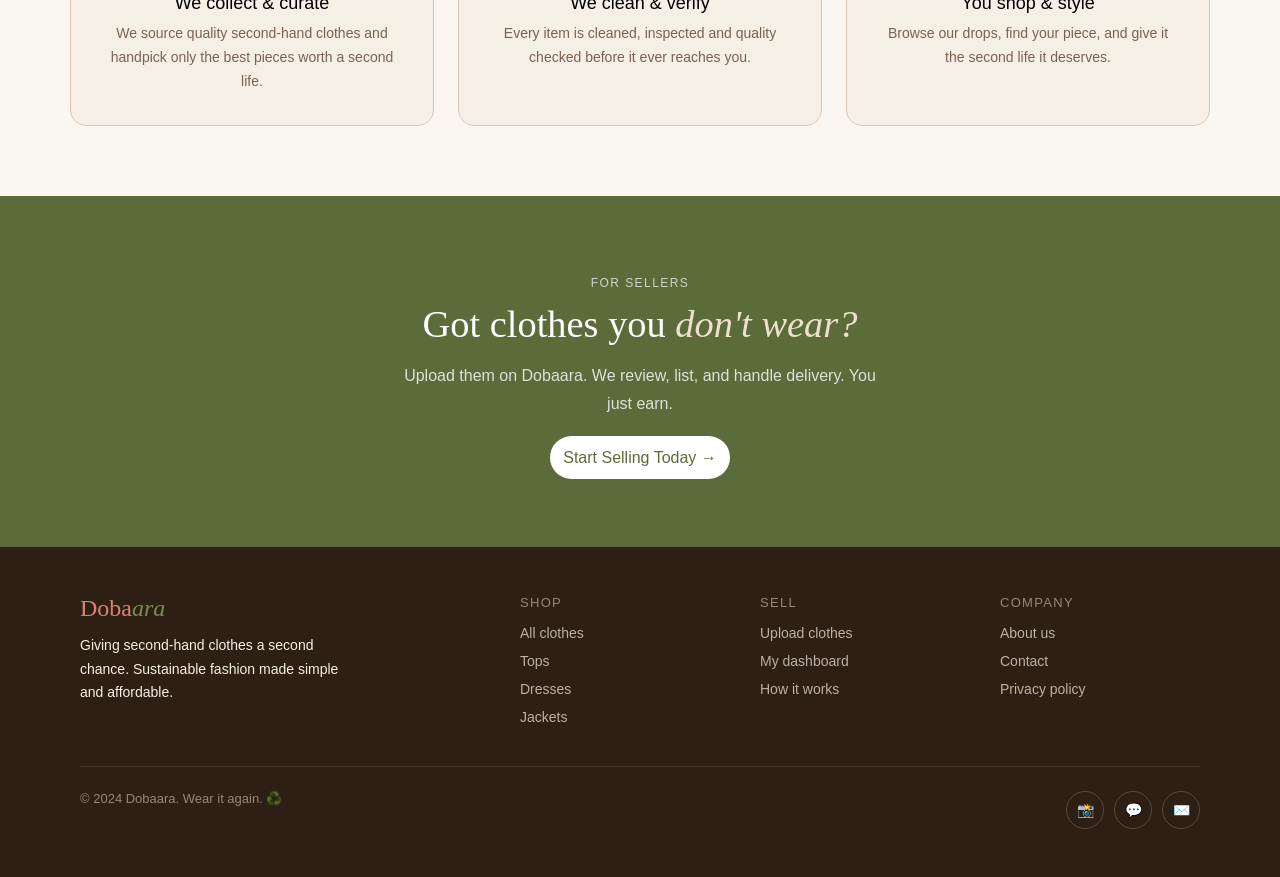
==== commit 2632105c: "Commit-VIII" ====
--- a/index.html
+++ b/index.html
@@ -12,27 +12,35 @@
     <header>
         <div class="head">
             <span class="Dobaara">Dobaara</span>
-            <ul>
+            <ul class="sidebar">
+                <li onclick=Hidebar()><a><svg xmlns="http://www.w3.org/2000/svg" height="26px" viewBox="0 -960 960 960" width="26px" fill="#7A6252"><path d="m256-200-56-56 224-224-224-224 56-56 224 224 224-224 56 56-224 224 224 224-56 56-224-224-224 224Z"/></svg></a></li>
+                <li><a href="index.html">Home</a></li>
+                <li><a href="Shop.html">Shop</a></li>
+                <li><a href="Sell.html">Sell</a></li>
+                <li><a href="About.html">About</a></li>
+                <li><button class="login">Login</button><button class="signup">Sign Up</button></li>
+            </ul>
+            <ul class="laptop-nav">
                 <li><a href="index.html">Home</a></li>
                 <li><a href="Shop.html">Shop</a></li>
                 <li><a href="Sell.html">Sell</a></li>
                 <li><a href="About.html">About</a></li>
             </ul>
             <div class="button">
-                <div style="display: inline;font-size: larger;padding-right: 15px;cursor: pointer;position: relative;">🛒<span class="cart-badge">0</span></div>
-                <button class="login">Login</button>
-                <button class="signup">Sign Up</button>
+                <div class="cart">🛒<span class="cart-badge">0</span></div>
+                <div class="menu" onclick=Sidebar()><svg xmlns="http://www.w3.org/2000/svg" height="26px" viewBox="0 -960 960 960" width="26px"><path d="M120-240v-80h720v80H120Zm0-200v-80h720v80H120Zm0-200v-80h720v80H120Z"/></svg></div>
+                <button class="login-laptop">Login</button>
+                <button class="signup-laptop">Sign Up</button>
             </div>
         </div>
     </header>
     <section id="container">
         <div class="one">
             <p class="animationinone" id="stf">♻️SUSTAINABLE THRIFT FASHION</p>
-            <p class="animationinone" id="goodclothes">Good clothes deserve<br>&nbsp;&nbsp;a
-                <i class="animationinone" id="secondchance">second chance.</i>
+            <p class="animationinone" id="goodclothes">Good clothes deserve a <em class="animationinone" id="secondchance">second chance.</em>
             </p>
-            <p class="animationinone" id="dobaara">Dobaara collects quality second-hand clothing and brings it <br>to
-                you — handpicked, cleaned, and priced honestly. Because<br> style shouldn't cost the earth.</p>
+            <p class="animationinone" id="dobaara">Dobaara collects quality second-hand clothing and brings it to
+                you — handpicked, cleaned, and priced honestly. Because style shouldn't cost the earth.</p>
             <div class="animationinone" style="animation-delay: 0.2s; padding-top: 18px;">
                 <button id="shopnow" onclick="window.location.href='Shop.html' ">Shop Now &#8594;</button>
                 <button id="sellclothes" onclick="window.location.href='Sell.html' ">Sell Your Clothes</button>
@@ -61,9 +69,9 @@
     </div>
     <div id="finds">
         <p
-            style="color: #C0634A; font-family: 'Gill Sans', 'Gill Sans MT', Calibri, 'Trebuchet MS', sans-serif;font-size: 25px; padding: 25px 0px 0px 20px ;">
+            style="color: #C0634A; font-family: 'Gill Sans', 'Gill Sans MT', Calibri, 'Trebuchet MS', sans-serif;font-size:25px; padding: 25px 0px 0px 3px ;">
             Latest drops</p>
-        <h2 style="display: inline;">Fresh <em style="color: #C0634A;">finds</em> this week</h2>
+        <h2 style="display: inline;font-size: clamp(2.4rem, 4vw, 3.8rem);">Fresh <em style="color: #C0634A;">finds</em> this week</h2>
         <button id="viewall">View all &#8594;</button>
     </div>
     <section class="cards" style="display: block;">
@@ -117,7 +125,7 @@
     </section>
     <section class="section-alt ">
         <p style="font-size: 12px;letter-spacing: .12em;color: var(--terra);margin-bottom: 10px;font-weight: 500;">HOW IT WORKS</p>
-        <h2 style="font-family: 'Playfair Display', serif;font-size: 50px;">Simple. <em style="color: #C0634A;">Honest. </em>Sustainable.</h2>
+        <h2 style="font-family: 'Playfair Display', serif;font-size: clamp(2.4rem, 4vw, 3.8rem);">Simple. <em style="color: #C0634A;">Honest. </em>Sustainable.</h2>
         <div class="how-grid">
             <div class="how-card">
                 <p style="font-size: 40px;margin-bottom: 12px;">🔍</p>
@@ -186,5 +194,15 @@
             </div>
         </div>
     </footer>
+    <script>
+        function Sidebar(){
+            const sidebar=document.querySelector('.sidebar')
+            sidebar.style.display='flex'
+        }
+        function Hidebar(){
+            const sidebar=document.querySelector('.sidebar')
+            sidebar.style.display='none'
+        }
+    </script>
 </body>
 </html>
--- a/style.css
+++ b/style.css
@@ -1,190 +1,512 @@
-<!DOCTYPE html>
-<html lang="en">
-
-<head>
-    <meta charset="UTF-8">
-    <meta name="viewport" content="width=device-width, initial-scale=1.0">
-    <title>Dobaara — Wear It Again</title>
-    <link rel="stylesheet" href="style.css">
-</head>
-
-<body>
-    <header>
-        <div class="head">
-            <span class="Dobaara">Dobaara</span>
-            <ul>
-                <li><a href="index.html">Home</a></li>
-                <li><a href="Shop.html">Shop</a></li>
-                <li><a href="Sell.html">Sell</a></li>
-                <li><a href="About.html">About</a></li>
-            </ul>
-            <div class="button">
-                <div style="display: inline;font-size: larger;padding-right: 15px;cursor: pointer;position: relative;">🛒<span class="cart-badge">0</span></div>
-                <button class="login">Login</button>
-                <button class="signup">Sign Up</button>
-            </div>
-        </div>
-    </header>
-    <section id="container">
-        <div class="one">
-            <p class="animationinone" id="stf">♻️SUSTAINABLE THRIFT FASHION</p>
-            <p class="animationinone" id="goodclothes">Good clothes deserve<br>&nbsp;&nbsp;a
-                <i class="animationinone" id="secondchance">second chance.</i>
-            </p>
-            <p class="animationinone" id="dobaara">Dobaara collects quality second-hand clothing and brings it <br>to
-                you — handpicked, cleaned, and priced honestly. Because<br> style shouldn't cost the earth.</p>
-            <div class="animationinone" style="animation-delay: 0.2s; padding-top: 18px;">
-                <button id="shopnow" onclick="window.location.href='Shop.html' ">Shop Now &#8594;</button>
-                <button id="sellclothes" onclick="window.location.href='Sell.html' ">Sell Your Clothes</button>
-            </div>
-        </div>
-        <div class="two" >
-            <div class="hero-img">👗<em style="font-size: 17px;color:#6B4C3B;font-family:'Playfair Display', serif;">Wear it again</em>
-                <div class="hero-badge">
-                    <span style="font-family:'Playfair Display', serif; font-size: 15px;">100%</span>
-                    <span style="font-family:'DM Sans', sans-serif; font-size: 10px;">HANDPICKED</span>
-                </div>
-            </div>
-        </div>
-    </section>
-    <div class="greencontainer">
-        <div class="top">
-            <span>500+</span>
-            <span>100%</span>
-            <span>♻️</span>
-        </div>
-        <div class="bottom">
-            <span>Listening</span>
-            <span style="padding-left: 35px;">Verified</span>
-            <span>Sustainable</span>
-        </div>
-    </div>
-    <div id="finds">
-        <p
-            style="color: #C0634A; font-family: 'Gill Sans', 'Gill Sans MT', Calibri, 'Trebuchet MS', sans-serif;font-size: 25px; padding: 25px 0px 0px 20px ;">
-            Latest drops</p>
-        <h2 style="display: inline;">Fresh <em style="color: #C0634A;">finds</em> this week</h2>
-        <button id="viewall">View all &#8594;</button>
-    </div>
-    <section class="cards" style="display: block;">
-        <div class="secfirst">
-            <div class="prod-card">
-                <div class="prod-img">👕</div>
-                <div class="prod-info">
-                    <div class="prod-name">Denim Jacket</div>
-                    <div class="prod-meta">Size M. Like new</div>
-                    <div class="prod-bottom">
-                        <span class="prod-price">₹450</span>
-                        <button class="prod-cart-button">+</button>
-                    </div>
-                </div>
-            </div>
-            <div class="prod-card">
-                <div class="prod-img">👗</div>
-                <div class="prod-info">
-                    <div class="prod-name">Floral Dress</div>
-                    <div class="prod-meta">Size S. Like new</div>
-                    <div class="prod-bottom">
-                        <span class="prod-price">₹320</span>
-                        <button class="prod-cart-button">+</button>
-                    </div>
-                </div>
-            </div>
-            <div class="prod-card">
-                <div class="prod-img">🧥</div>
-                <div class="prod-info">
-                    <div class="prod-name">Winter Coat</div>
-                    <div class="prod-meta">Size L. Good</div>
-                    <div class="prod-bottom">
-                        <span class="prod-price">₹680</span>
-                        <button class="prod-cart-button">+</button>
-                    </div>
-                </div>
-            </div>
-            <div class="prod-card">
-                <div class="prod-img">👖</div>
-                <div class="prod-info">
-                    <div class="prod-name">Blue Jeans</div>
-                    <div class="prod-meta">Size 30. Good</div>
-                    <div class="prod-bottom">
-                        <span class="prod-price">₹350</span>
-                        <button class="prod-cart-button">+</button>
-                    </div>
-                </div>
-            </div>
-        </div>
-        <div class="secsecond"></div>
-    </section>
-    <section class="section-alt ">
-        <p style="font-size: 12px;letter-spacing: .12em;color: var(--terra);margin-bottom: 10px;font-weight: 500;">HOW IT WORKS</p>
-        <h2 style="font-family: 'Playfair Display', serif;font-size: 50px;">Simple. <em style="color: #C0634A;">Honest. </em>Sustainable.</h2>
-        <div class="how-grid">
-            <div class="how-card">
-                <p style="font-size: 40px;margin-bottom: 12px;">🔍</p>
-                <p style="font-size: 11px;color:#C0634A;letter-spacing: .12em;font-weight: 500;margin-bottom: 6px;">STEP 01</p>
-                <p style="font-size: 18px;font-weight: 500;margin-bottom: 8px;">We collect & curate</p>
-                <p style="font-size: 14px;color: var(--brown-s);line-height: 1.7;">We source quality second-hand clothes and handpick only the best pieces worth a second life.</p>
-            </div>
-            <div class="how-card">
-                <p style="font-size: 40px;margin-bottom: 12px;">✨</p>
-                <p style="font-size: 11px;color:#C0634A;letter-spacing: .12em;font-weight: 500;margin-bottom: 6px;">STEP 02</p>
-                <p style="font-size: 18px;font-weight: 500;margin-bottom: 8px;">We clean & verify</p>
-                <p style="font-size: 14px;color: var(--brown-s);line-height: 1.7;">Every item is cleaned, inspected and quality checked before it ever reaches you.</p>
-            </div>
-            <div class="how-card">
-                <p style="font-size: 40px;margin-bottom: 12px;">📦</p>
-                <p style="font-size: 11px;color:#C0634A;letter-spacing: .12em;font-weight: 500;margin-bottom: 6px;">STEP 03</p>
-                <p style="font-size: 18px;font-weight: 500;margin-bottom: 8px;">You shop & style</p>
-                <p style="font-size: 14px;color: var(--brown-s);line-height: 1.7;">Browse our drops, find your piece, and give it the second life it deserves.</p>
-            </div>
-        </div>
-    </section>
-    <div class="greenbox">
-        <div style="font-size: 12px;letter-spacing: .12em;text-transform: uppercase;color: rgba(255, 255, 255, .7);margin-bottom: 12px;">For sellers</div>
-        <div style="font-family: var(--font-h);font-size: 2.4rem;color: #fff;margin-bottom: 16px;">Got clothes you <em style="color:#EDE0CC;">don't wear?</em></div>
-        <div style="font-size: 16px;color: rgba(255, 255, 255, .8);margin-bottom: 32px;max-width: 480px;margin-left: auto;margin-right: auto;line-height: 1.7;">Upload them on Dobaara. We review, list, and handle delivery. You just earn.</div>
-        <a style="padding:13px;border-radius: 30px; text-decoration: none; color:#5C6B3A;background-color: #fff;cursor: pointer;" href="Sell.html">Start Selling Today &#8594;</a>
-    </div>
-    <footer>
-        <div class="foot-grid">
-            <div class="brand">
-                <div class="logo">Doba<span>ara</span></div>
-                <div class="desc">Giving second-hand clothes a second chance. Sustainable fashion made simple and affordable.</div>
-            </div>
-            <div>
-                <div class="foot-col-title">SHOP</div>
-                <ul class="foot-links">
-                    <li><a href="Shop.html">All clothes</a></li>
-                    <li><a href="">Tops</a></li>
-                    <li><a href="">Dresses</a></li>
-                    <li><a href="">Jackets</a></li>
-                </ul>
-            </div>
-            <div>
-                <div class="foot-col-title">SELL</div>
-                <ul class="foot-links">
-                    <li><a href="Sell.html">Upload clothes</a></li>
-                    <li><a href="">My dashboard</a></li>
-                    <li><a href="">How it works</a></li>
-                </ul>
-            </div>
-            <div>
-                <div class="foot-col-title">COMPANY</div>
-                <ul class="foot-links">
-                    <li><a href="About.html">About us</a></li>
-                    <li><a href="">Contact</a></li>
-                    <li><a href="">Privacy policy</a></li>
-                </ul>
-            </div>
-        </div>
-        <div class="foot-bottom">
-            <span class="foot-copy" style="font-size: 13px;opacity: .5;">© 2024 Dobaara. Wear it again. ♻️</span>
-            <div class="foot-social">
-                <div class="social-btn">📸</div>
-                <div class="social-btn">💬</div>
-                <div class="social-btn">✉️</div>
-            </div>
-        </div>
-    </footer>
-</body>
-</html>
+   :root {
+       --bg: #F5EFE6;
+       --bg2: #EDE0CC;
+       --cream: #FAF6F0;
+       --terra: #C0634A;
+       --terra-h: #6B4C3B;
+       --terra-l: #D9856E;
+       --olive: #5C6B3A;
+       --olive-l: #7A8C50;
+       --brown: #2E1F14;
+       --brown-m: #6B4C3B;
+       --brown-s: #7A6252;
+       --border: #D9C9B5;
+       --font-h: 'Playfair Display', serif;
+       --font-b: 'DM Sans', sans-serif;
+   }
+
+   html,
+   body {
+       overflow-x: hidden;
+   }
+
+   * {
+       margin: 0px;
+       padding: 0px;
+   }
+
+   ul {
+       display: flex;
+       list-style-type: none;
+       gap: 3.0rem;
+   }
+
+   ul li a {
+       text-decoration: none;
+       font-size: 16px;
+       color: var(--brown-s);
+   }
+
+   .head {
+       display: flex;
+       justify-content: space-around;
+       align-items: center;
+       padding-left: 19px;
+       position: fixed;
+       height: 70px;
+       width: 100%;
+       background-color: var(--bg);
+       border-bottom: 1px solid var(--border);
+       z-index: 1000;
+   }
+
+   .Dobaara {
+       color: var(--terra);
+       font-size: 2.3rem;
+   }
+
+   .cart-badge {
+       position: absolute;
+       top: -9px;
+       right: 9px;
+       background: var(--terra);
+       color: #fff;
+       font-size: 9px;
+       width: 14px;
+       height: 14px;
+       border-radius: 50%;
+       display: flex;
+       align-items: center;
+       justify-content: center;
+       font-weight: 500;
+   }
+
+   .signup {
+       border-radius: 25px;
+       background-color: var(--terra);
+       color: var(--bg);
+       padding: 8px;
+       margin: 15px;
+       border: 1px solid var(--terra);
+   }
+
+   .signup:hover {
+       background-color: var(--terra-h);
+       border: 1px solid var(--terra-h);
+       cursor: pointer;
+       transform: translateY(-1px);
+   }
+
+   .login {
+       border-radius: 25px;
+       border: 1px solid var(--terra);
+       color: var(--terra);
+       padding: 8px;
+       background-color: var(--bg);
+   }
+
+   .login:hover {
+       background-color: var(--terra);
+       color: var(--bg);
+       transform: translateY(-1px);
+       cursor: pointer;
+   }
+
+   #container {
+       display: flex;
+       height: 630px;
+       font-family: 'DM Sans', sans-serif;
+       font-size: 12px;
+       font-weight: 500;
+   }
+
+   #shopnow {
+       background-color: var(--terra);
+       color: var(--bg);
+       border: 1px solid var(--terra);
+       border-radius: 25px;
+       padding: 8px;
+       width: 120px;
+   }
+
+   #shopnow:hover {
+       background-color: var(--terra-h);
+       border: 1px solid var(--terra-h);
+       cursor: pointer;
+       transform: translateY(-1px);
+   }
+
+   #sellclothes {
+       background-color: var(--bg);
+       color: var(--terra);
+       border: 1px solid var(--terra);
+       border-radius: 25px;
+       padding: 8px;
+   }
+
+   #sellclothes:hover {
+       background-color: var(--terra);
+       color: var(--bg);
+       transform: translateY(-1px);
+       cursor: pointer;
+   }
+
+   .two::before {
+       content: '';
+       position: absolute;
+       width: 300px;
+       height: 300px;
+       background: var(--terra);
+       opacity: .06;
+       border-radius: 50%;
+       top: -26px;
+       right: -40px;
+   }
+
+   .greencontainer {
+       background-color: var(--olive);
+       padding: 20px;
+   }
+
+   .top {
+       color: var(--bg);
+       display: flex;
+       justify-content: space-around;
+       font-size: 30px;
+       font-family: 'Times New Roman', Times, serif;
+   }
+
+   .bottom {
+       color: rgb(185, 181, 181);
+       display: flex;
+       justify-content: space-around;
+       padding-top: 5px;
+       font-family: 'Gill Sans', 'Gill Sans MT', Calibri, 'Trebuchet MS', sans-serif;
+       font-size: 20px;
+   }
+
+   body {
+       font-family: 'DM Sans', sans-serif;
+       background-color: var(--bg);
+   }
+
+   #finds {
+       font-family: var(--font-h);
+       font-size: 3vw;
+       padding-left: 50px;
+       padding-top: 25px;
+   }
+
+   #viewall {
+       background-color: var(--bg);
+       color: var(--terra);
+       border: 1px solid var(--terra);
+       border-radius: 25px;
+       padding: 8px;
+       margin-left: 45%;
+   }
+
+   #viewall:hover {
+       background-color: var(--terra);
+       color: var(--bg);
+       cursor: pointer;
+   }
+
+   .animationinone {
+       animation: leftcontanima 0.5s ease both;
+   }
+
+   .one {
+       background-color: var(--bg);
+       flex: 1;
+       display: flex;
+       flex-direction: column;
+       justify-content: center;
+       align-items: center;
+   }
+
+   #stf {
+       padding: 6px;
+       background-color: #E8EDD8;
+       color: var(--olive);
+       border: 1px solid var(--olive-l);
+       border-radius: 55px;
+       display: flex;
+       justify-content: center;
+       animation-delay: 0.05s;
+   }
+
+   #goodclothes {
+       font-size: 60px;
+       font-weight: 600;
+       font-family: 'Playfair Display', serif;
+       animation-delay: 0.1s;
+   }
+
+   #secondchance {
+       animation-delay: 0.1s;
+       color: var(--terra);
+       font-size: 5vw;
+       font-family: var(--font-h);
+       font-weight: 600;
+   }
+
+   #dobaara {
+       animation-delay: 0.15s;
+       font-size: 17px;
+       font-family: 'Segoe UI';
+       color: #b19468;
+       padding-top: 10px;
+   }
+
+   @keyframes leftcontanima {
+       0% {
+           opacity: 0;
+           transform: translateY(20px);
+       }
+
+       100% {
+           opacity: 1;
+           transform: translateY(0);
+       }
+   }
+
+   .two {
+       background-color: #EDE0CC;
+       height: 615px;
+       display: flex;
+       flex-direction: row;
+       padding-top: 15px;
+       justify-content: center;
+       align-items: center;
+       font-size: 75px;
+       flex: 1;
+    }
+    
+    .hero-img {
+       position: relative;
+       align-items: center;
+       background-color: #FAF6F0;
+       width: 300px;
+       height: 400px;
+       border-radius: 150px 150px 20px 20px;
+       box-shadow: 0 40px 80px rgba(110, 70, 50, .12);
+       display: flex;
+       flex-direction: column;
+       justify-content: center;
+       z-index: 10;
+       gap: 10px;
+   }
+
+   .hero-badge {
+       position: absolute;
+       bottom: -24px;
+       right: -32px;
+       width: 100px;
+       height: 100px;
+       background: var(--terra);
+       border-radius: 50%;
+       display: flex;
+       flex-direction: column;
+       align-items: center;
+       justify-content: center;
+       color: #fff;
+       gap: 2px;
+       z-index: 15;
+   }
+
+   .secfirst {
+       display: grid;
+       grid-template-columns: repeat(4, 1fr);
+       gap: 20px;
+   }
+
+   .prod-card {
+       border: 1px solid var(--border);
+       border-radius: 12px;
+       background-color: var(--cream);
+   }
+
+   .prod-card:hover {
+       box-shadow: 0px 4px 12px rgba(0, 0, 0, 0.164);
+       cursor: pointer;
+       animation: hover 0.3s ease both;
+   }
+
+   @keyframes hover {
+       0% {
+           transform: translateY(0px);
+       }
+
+       100% {
+           transform: translateY(-10px);
+       }
+   }
+
+   .prod-img {
+       background-color: var(--bg2);
+       height: 200px;
+       display: flex;
+       justify-content: center;
+       align-items: center;
+       font-size: 56px;
+       border-top-left-radius: 12px;
+       border-top-right-radius: 12px;
+   }
+
+   .prod-info {
+       padding: 14px;
+   }
+
+   .prod-name {
+       font-size: 18px;
+       font-weight: 500;
+       color: var(--brown);
+       margin-bottom: 4px;
+   }
+
+   .prod-meta {
+       font-size: 12px;
+       color: var(--brown-s);
+       margin-bottom: 8px;
+   }
+
+   .prod-bottom {
+       display: flex;
+       align-items: center;
+       justify-content: space-between;
+   }
+
+   .prod-price {
+       font-size: 18px;
+       font-weight: 500;
+       color: var(--terra);
+       font-family: var(--font-h);
+   }
+
+   .prod-cart-button {
+       width: 32px;
+       height: 32px;
+       background: var(--terra);
+       border: none;
+       border-radius: 50%;
+       cursor: pointer;
+       font-size: 14px;
+       display: flex;
+       align-items: center;
+       justify-content: center;
+   }
+
+   .prod-cart-button:hover {
+       background-color: var(--terra-h);
+   }
+
+   .cards {
+       padding: 50px 80px 80px 80px;
+   }
+
+   .section-alt {
+       display: block;
+       background-color: var(--cream);
+       padding: 70px;
+   }
+
+   .how-card {
+       background-color: var(--bg);
+       border: 1px solid var(--border);
+       border-radius: 16px;
+       padding: 32px;
+       text-align: center;
+   }
+
+   .how-grid {
+       display: grid;
+       grid-template-columns: repeat(3, 1fr);
+       gap: 24px;
+       padding-top: 20px;
+   }
+
+   .how-card:hover {
+       transform: translateY(-3px);
+   }
+
+   .greenbox {
+       background-color: var(--olive);
+       padding: 80px;
+       text-align: center;
+   }
+
+   footer {
+       background: var(--brown);
+       color: var(--bg);
+       padding: 48px 80px;
+   }
+
+   .logo {
+       font-family: var(--font-h);
+       font-size: 24px;
+       color: var(--terra-l);
+       margin-bottom: 12px;
+   }
+
+   .logo span {
+       color: var(--olive-l);
+       font-style: italic;
+   }
+
+   .desc {
+       font-size: 14px;
+       line-height: 1.7;
+       max-width: 260px;
+   }
+
+   .foot-grid {
+       display: grid;
+       grid-template-columns: 2fr 1fr 1fr 1fr;
+       gap: 40px;
+       margin-bottom: 40px;
+   }
+
+   .foot-col-title {
+       font-size: 13px;
+       font-weight: 500;
+       letter-spacing: .1em;
+       opacity: .5;
+       margin-bottom: 14px;
+   }
+
+   .foot-links {
+       display: flex;
+       flex-direction: column;
+       gap: 10px;
+   }
+
+   .foot-links a {
+       font-size: 14px;
+       opacity: .7;
+       color: var(--bg);
+       text-decoration: none;
+       cursor: pointer;
+   }
+
+   .foot-links a:hover {
+       opacity: 1;
+   }
+
+   .foot-bottom {
+       display: flex;
+       justify-content: space-between;
+       border-top: 1px solid rgba(245, 239, 230, .1);
+       padding-top: 24px;
+   }
+
+   .foot-social {
+       display: flex;
+       gap: 10px;
+   }
+
+   .social-btn {
+       width: 36px;
+       height: 36px;
+       border-radius: 50%;
+       border: 1px solid rgba(245, 239, 230, .2);
+       display: flex;
+       align-items: center;
+       justify-content: center;
+       cursor: pointer;
+       font-size: 14px;
+   }
+
+   .social-btn:hover {
+       background-color: var(--terra);
+   }
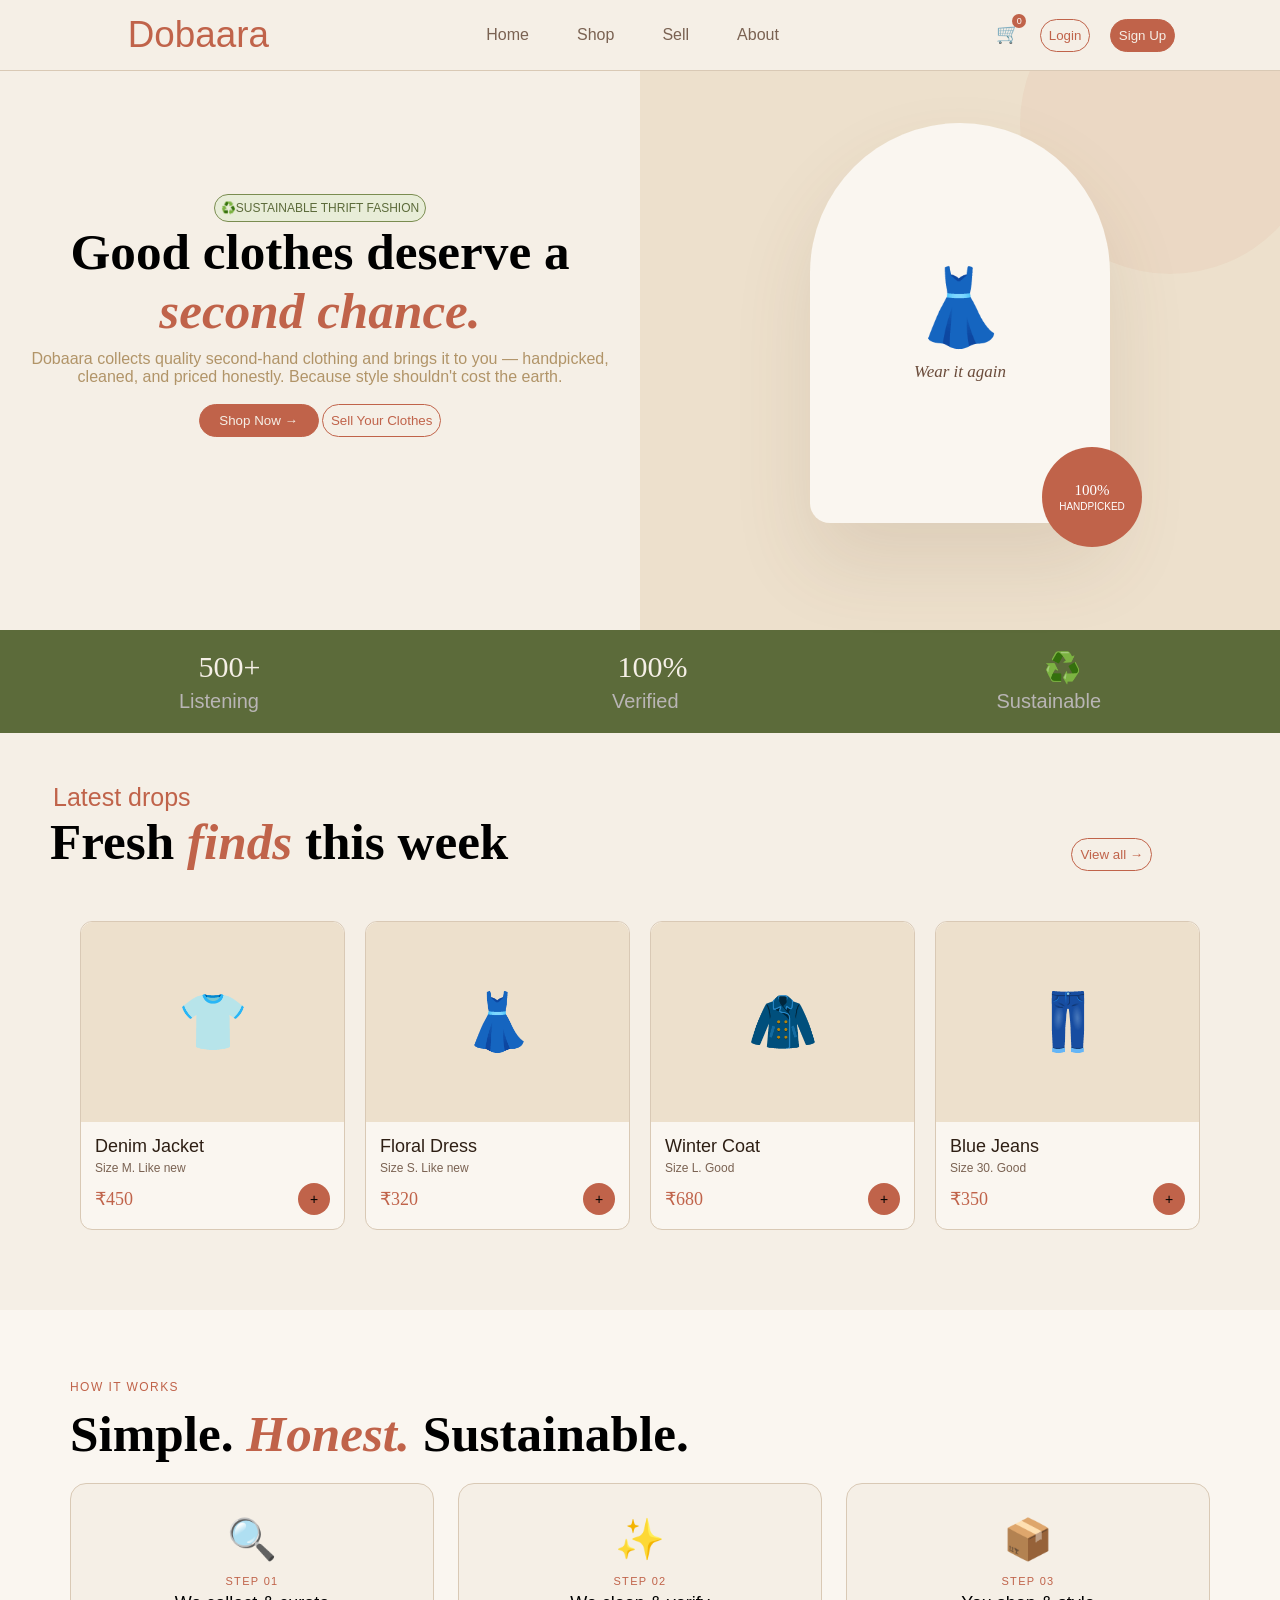
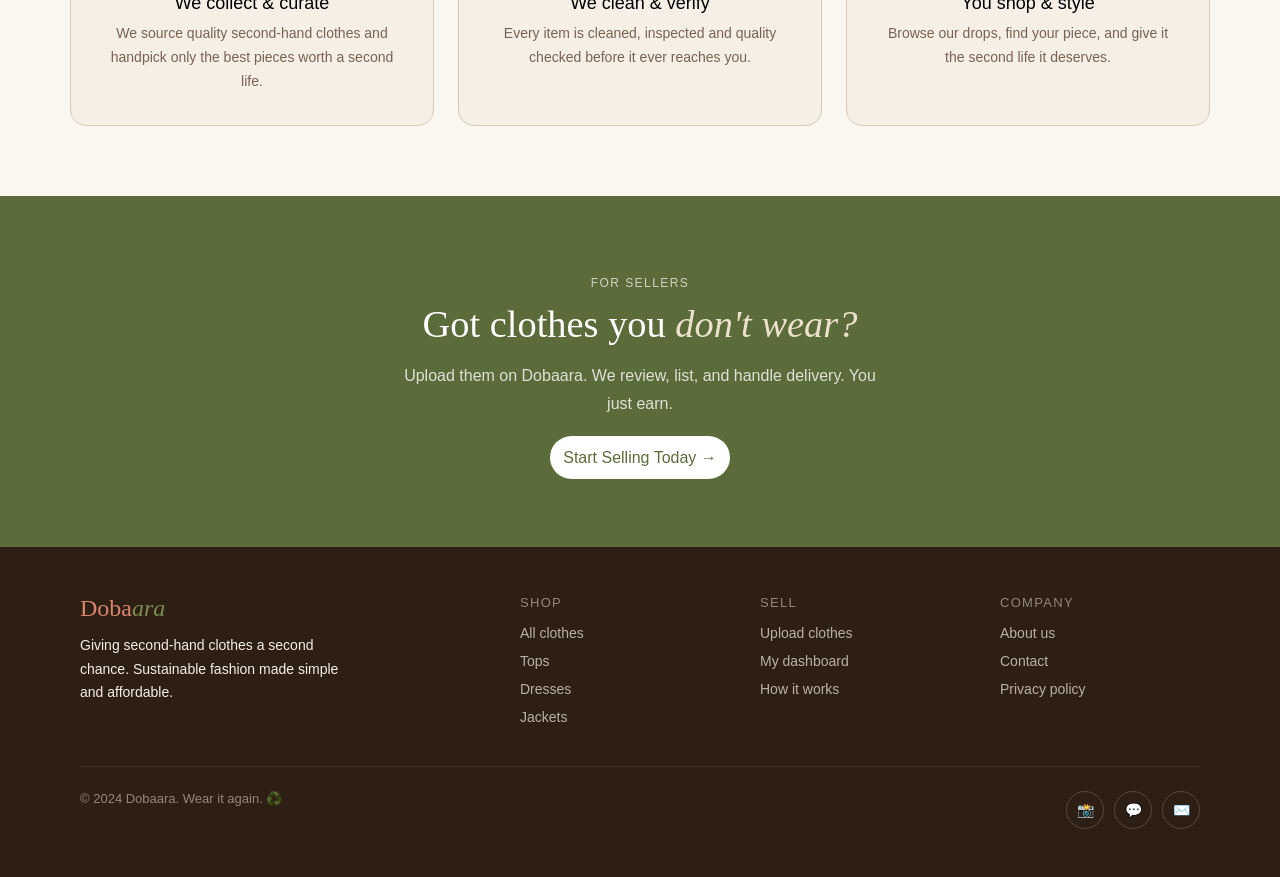
==== commit f3472843: "Commit-X" ====
--- a/index.html
+++ b/index.html
@@ -18,7 +18,7 @@
                 <li><a href="Shop.html">Shop</a></li>
                 <li><a href="Sell.html">Sell</a></li>
                 <li><a href="About.html">About</a></li>
-                <li><button class="login">Login</button><button class="signup">Sign Up</button></li>
+                <li><button class="login" onclick="window.location.href='signup.html'">Login</button><button class="signup" onclick="window.location.href='signup.html'">Sign Up</button></li>
             </ul>
             <ul class="laptop-nav">
                 <li><a href="index.html">Home</a></li>
@@ -27,10 +27,10 @@
                 <li><a href="About.html">About</a></li>
             </ul>
             <div class="button">
-                <div class="cart">🛒<span class="cart-badge">0</span></div>
+                <div class="cart" onclick="window.location.href='Cart.html'">🛒<span class="cart-badge">0</span></div>
                 <div class="menu" onclick=Sidebar()><svg xmlns="http://www.w3.org/2000/svg" height="26px" viewBox="0 -960 960 960" width="26px"><path d="M120-240v-80h720v80H120Zm0-200v-80h720v80H120Zm0-200v-80h720v80H120Z"/></svg></div>
-                <button class="login-laptop">Login</button>
-                <button class="signup-laptop">Sign Up</button>
+                <button class="login-laptop" onclick="window.location.href='signup.html'">Login</button>
+                <button class="signup-laptop" onclick="window.location.href='signup.html'">Sign Up</button>
             </div>
         </div>
     </header>
@@ -72,7 +72,7 @@
             style="color: #C0634A; font-family: 'Gill Sans', 'Gill Sans MT', Calibri, 'Trebuchet MS', sans-serif;font-size:25px; padding: 25px 0px 0px 3px ;">
             Latest drops</p>
         <h2 style="display: inline;font-size: clamp(2.4rem, 4vw, 3.8rem);">Fresh <em style="color: #C0634A;">finds</em> this week</h2>
-        <button id="viewall">View all &#8594;</button>
+        <button id="viewall" onclick="window.location.href='Shop.html'">View all &#8594;</button>
     </div>
     <section class="cards" style="display: block;">
         <div class="secfirst">
@@ -194,15 +194,6 @@
             </div>
         </div>
     </footer>
-    <script>
-        function Sidebar(){
-            const sidebar=document.querySelector('.sidebar')
-            sidebar.style.display='flex'
-        }
-        function Hidebar(){
-            const sidebar=document.querySelector('.sidebar')
-            sidebar.style.display='none'
-        }
-    </script>
+    <script src="script.js"></script>
 </body>
 </html>
--- a/style.css
+++ b/style.css
@@ -53,6 +53,15 @@
    .Dobaara {
        color: var(--terra);
        font-size: 2.3rem;
+       font-weight: 400;
+   }
+
+   .cart {
+       display: inline;
+       font-size: larger;
+       padding-right: 15px;
+       cursor: pointer;
+       position: relative;
    }
 
    .cart-badge {
@@ -102,6 +111,37 @@
        cursor: pointer;
    }
 
+   .signup-laptop {
+       border-radius: 25px;
+       background-color: var(--terra);
+       color: var(--bg);
+       padding: 8px;
+       margin: 15px;
+       border: 1px solid var(--terra);
+   }
+
+   .signup-laptop:hover {
+       background-color: var(--terra-h);
+       border: 1px solid var(--terra-h);
+       cursor: pointer;
+       transform: translateY(-1px);
+   }
+
+   .login-laptop {
+       border-radius: 25px;
+       border: 1px solid var(--terra);
+       color: var(--terra);
+       padding: 8px;
+       background-color: var(--bg);
+   }
+
+   .login-laptop:hover {
+       background-color: var(--terra);
+       color: var(--bg);
+       transform: translateY(-1px);
+       cursor: pointer;
+   }
+
    #container {
        display: flex;
        height: 630px;
@@ -185,6 +225,7 @@
        font-size: 3vw;
        padding-left: 50px;
        padding-top: 25px;
+       position: relative;
    }
 
    #viewall {
@@ -227,24 +268,27 @@
    }
 
    #goodclothes {
-       font-size: 60px;
+       font-size: clamp(2.4rem, 4vw, 3.8rem);
        font-weight: 600;
        font-family: 'Playfair Display', serif;
        animation-delay: 0.1s;
+       text-align: center;
+   }
+
+   #dobaara {
+       text-align: center;
    }
 
    #secondchance {
        animation-delay: 0.1s;
        color: var(--terra);
-       font-size: 5vw;
        font-family: var(--font-h);
        font-weight: 600;
    }
 
    #dobaara {
        animation-delay: 0.15s;
-       font-size: 17px;
-       font-family: 'Segoe UI';
+       font-size: 16px;
        color: #b19468;
        padding-top: 10px;
    }
@@ -271,9 +315,9 @@
        align-items: center;
        font-size: 75px;
        flex: 1;
-    }
-    
-    .hero-img {
+   }
+
+   .hero-img {
        position: relative;
        align-items: center;
        background-color: #FAF6F0;
@@ -510,3 +554,76 @@
    .social-btn:hover {
        background-color: var(--terra);
    }
+
+   .menu {
+       fill: var(--brown-s);
+       align-self: center;
+   }
+
+   .sidebar {
+       height: 40vh;
+       width: 200px;
+       display: none;
+       flex-direction: column;
+       justify-content: flex-start;
+       align-items: flex-start;
+       gap: 25px;
+       position: fixed;
+       top: 0;
+       right: 0;
+       background-color: #f5efe600;
+       backdrop-filter: blur(9px);
+       z-index: 999;
+       padding: 15px 0 0 20px;
+
+   }
+
+
+   @media(max-width:700px) {
+       .button {
+           display: flex;
+           align-items: center;
+           gap: 15px;
+       }
+
+       .laptop-nav {
+           display: none;
+       }
+
+       .login-laptop,
+       .signup-laptop {
+           display: none;
+       }
+
+       .Dobaara {
+           margin-left: -35px;
+       }
+   }
+
+   @media(min-width:700px) {
+       .menu {
+           display: none;
+       }
+
+       .login,
+       .signup {
+           display: none;
+       }
+   }
+
+   @media(max-width:900px) {
+       .two {
+           display: none;
+       }
+       #viewall{display: none;}
+       .secfirst{grid-template-columns: repeat(2,1fr);}
+        .cards {
+       padding: 50px 25px 80px 25px;
+   }
+   .how-grid{
+    grid-template-columns: 1fr;
+   }
+   .foot-grid{
+    grid-template-columns: repeat(2,1fr);
+   }
+   }
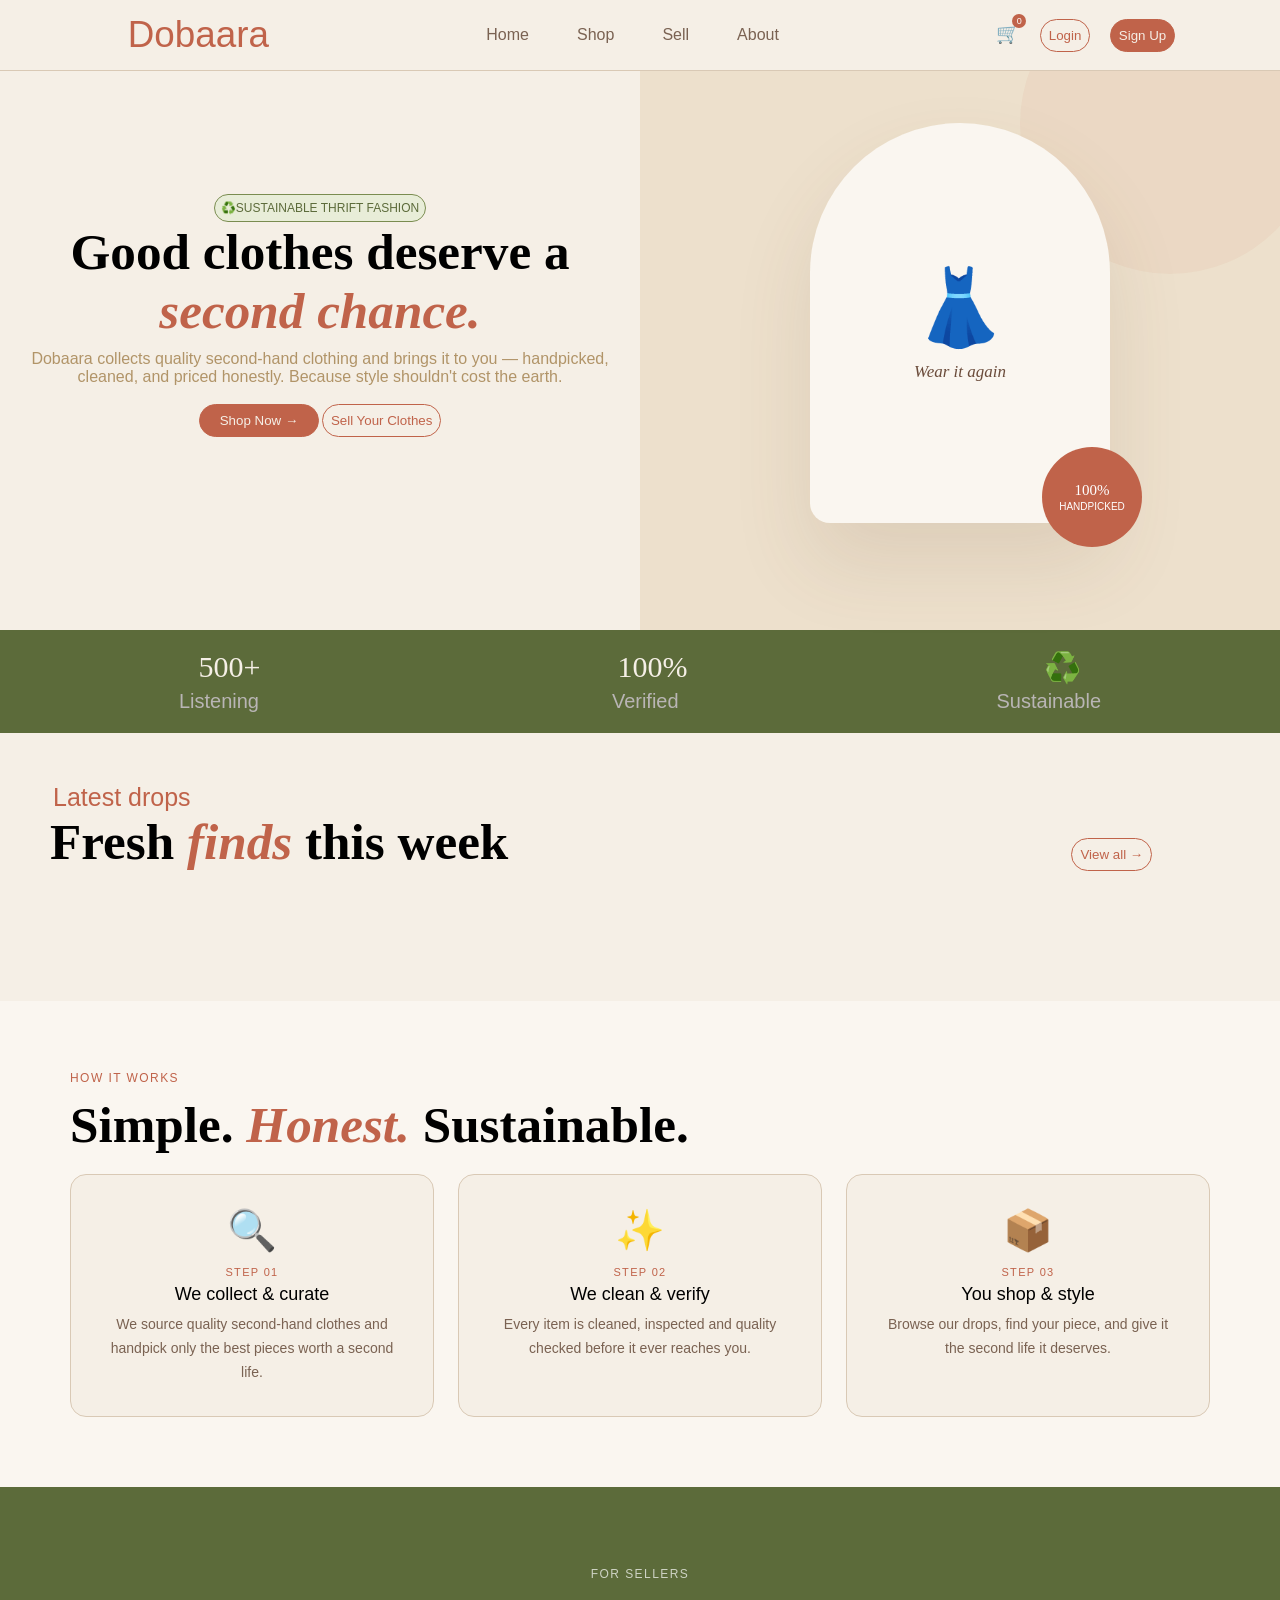
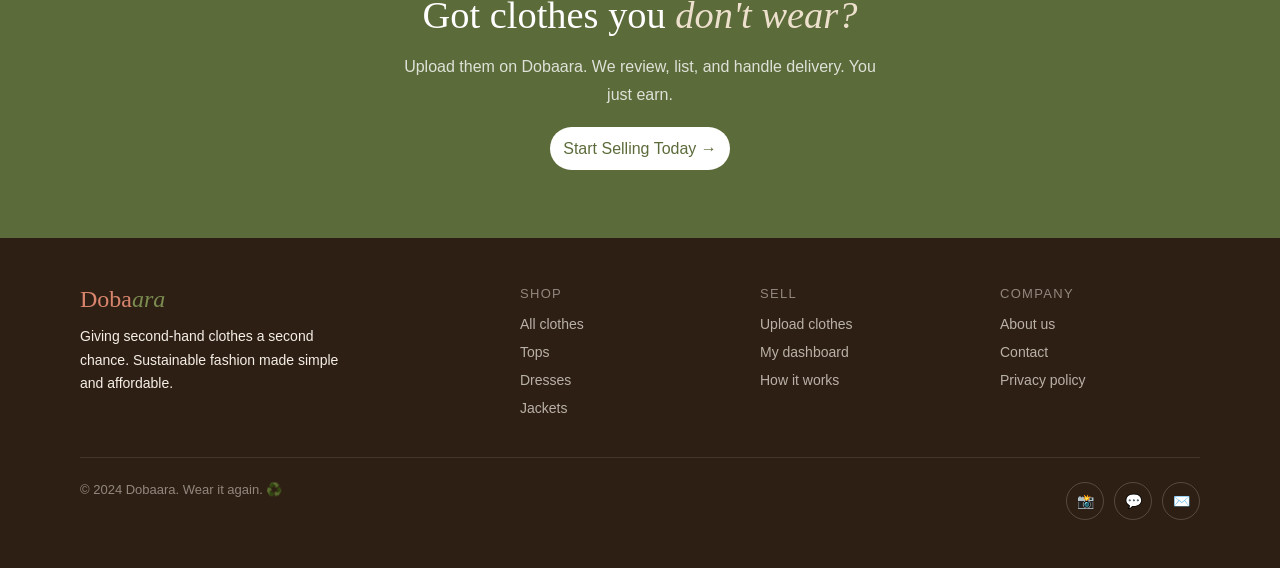
==== commit 5e64af87: "Commit-XI" ====
--- a/index.html
+++ b/index.html
@@ -75,53 +75,7 @@
         <button id="viewall" onclick="window.location.href='Shop.html'">View all &#8594;</button>
     </div>
     <section class="cards" style="display: block;">
-        <div class="secfirst">
-            <div class="prod-card">
-                <div class="prod-img">👕</div>
-                <div class="prod-info">
-                    <div class="prod-name">Denim Jacket</div>
-                    <div class="prod-meta">Size M. Like new</div>
-                    <div class="prod-bottom">
-                        <span class="prod-price">₹450</span>
-                        <button class="prod-cart-button">+</button>
-                    </div>
-                </div>
-            </div>
-            <div class="prod-card">
-                <div class="prod-img">👗</div>
-                <div class="prod-info">
-                    <div class="prod-name">Floral Dress</div>
-                    <div class="prod-meta">Size S. Like new</div>
-                    <div class="prod-bottom">
-                        <span class="prod-price">₹320</span>
-                        <button class="prod-cart-button">+</button>
-                    </div>
-                </div>
-            </div>
-            <div class="prod-card">
-                <div class="prod-img">🧥</div>
-                <div class="prod-info">
-                    <div class="prod-name">Winter Coat</div>
-                    <div class="prod-meta">Size L. Good</div>
-                    <div class="prod-bottom">
-                        <span class="prod-price">₹680</span>
-                        <button class="prod-cart-button">+</button>
-                    </div>
-                </div>
-            </div>
-            <div class="prod-card">
-                <div class="prod-img">👖</div>
-                <div class="prod-info">
-                    <div class="prod-name">Blue Jeans</div>
-                    <div class="prod-meta">Size 30. Good</div>
-                    <div class="prod-bottom">
-                        <span class="prod-price">₹350</span>
-                        <button class="prod-cart-button">+</button>
-                    </div>
-                </div>
-            </div>
-        </div>
-        <div class="secsecond"></div>
+        <div class="secfirst" id="home-prod"></div>
     </section>
     <section class="section-alt ">
         <p style="font-size: 12px;letter-spacing: .12em;color: var(--terra);margin-bottom: 10px;font-weight: 500;">HOW IT WORKS</p>
--- a/style.css
+++ b/style.css
@@ -561,7 +561,7 @@
    }
 
    .sidebar {
-       height: 40vh;
+       height: fit-content;
        width: 200px;
        display: none;
        flex-direction: column;
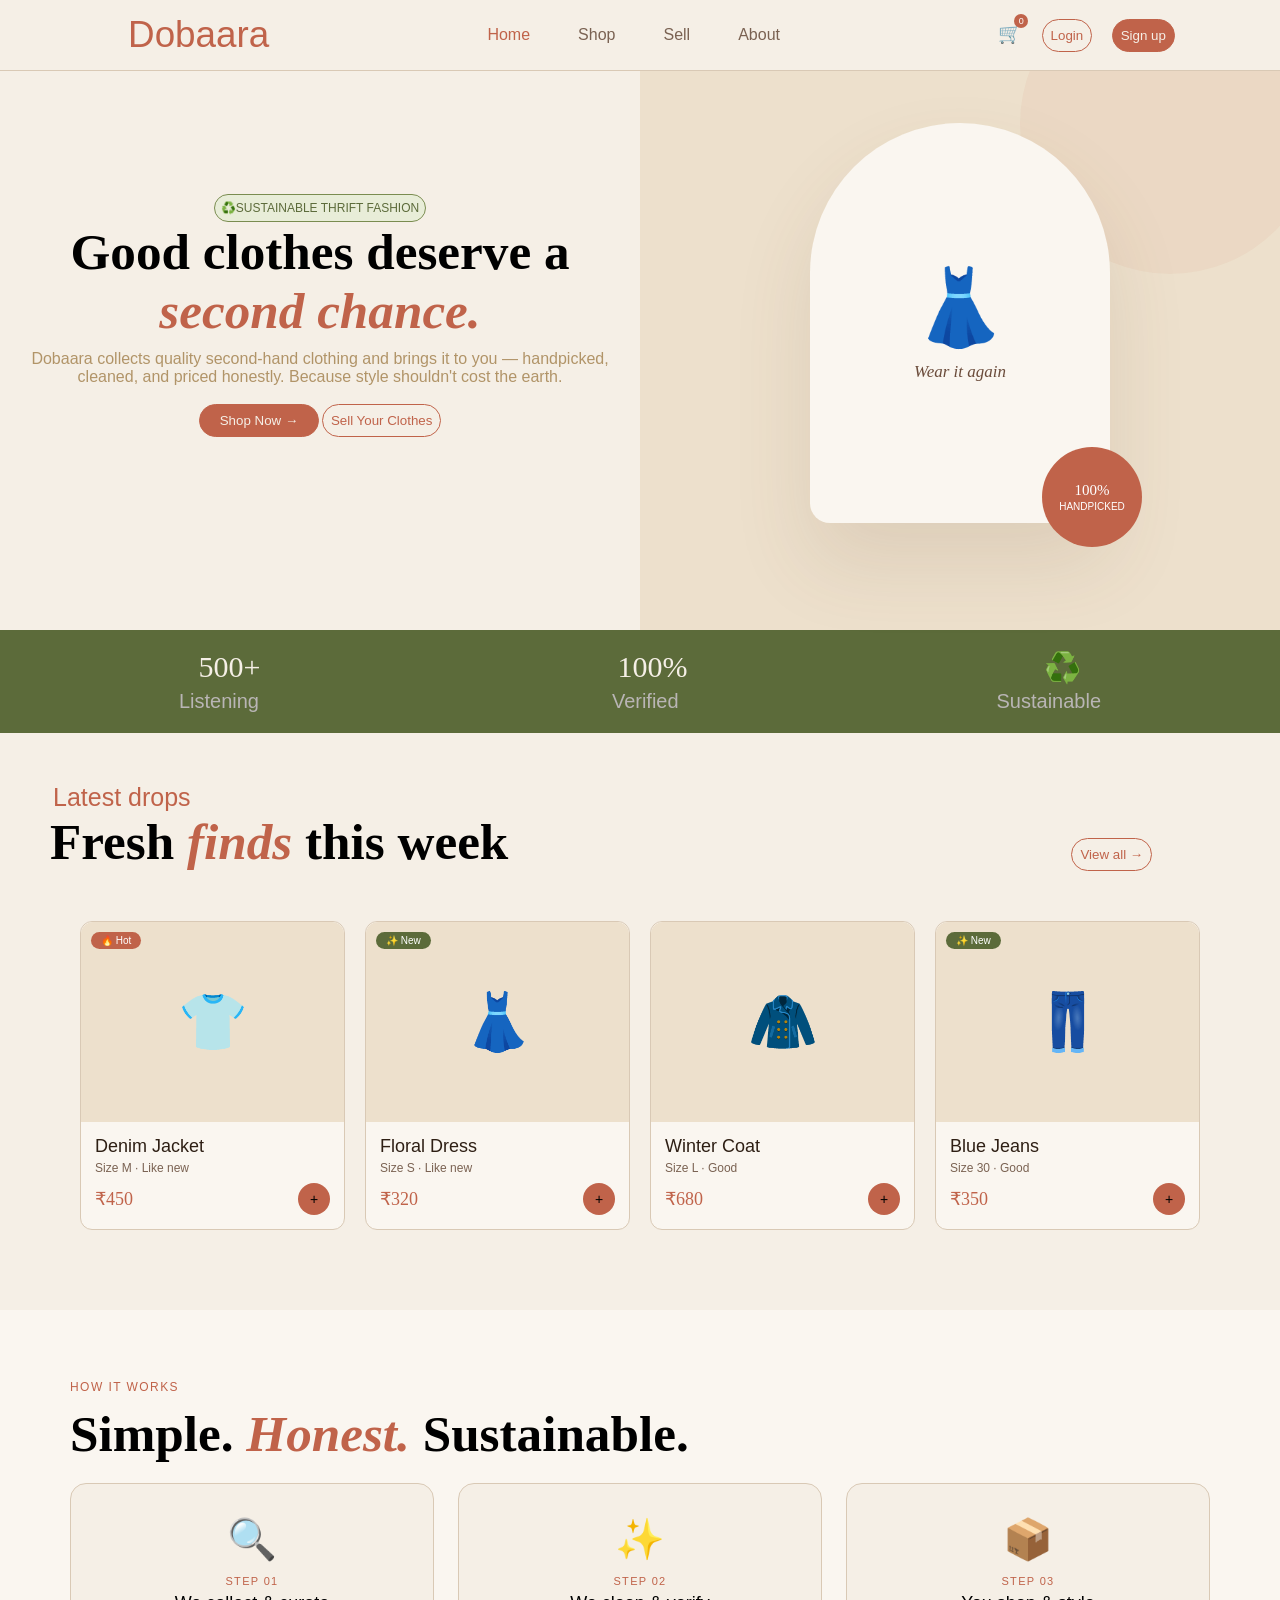
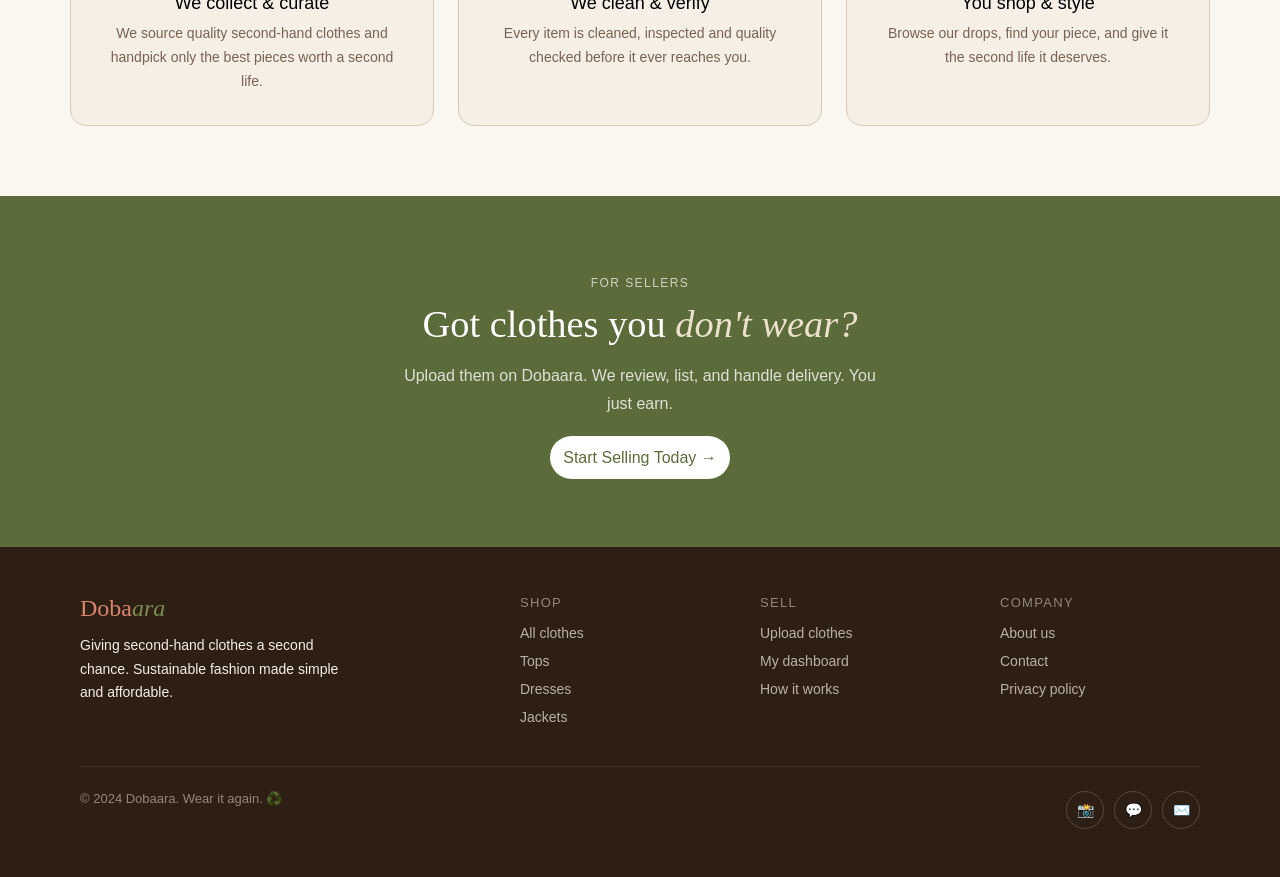
==== commit 653e8b49: "Commit-XII" ====
--- a/index.html
+++ b/index.html
@@ -14,14 +14,14 @@
             <span class="Dobaara">Dobaara</span>
             <ul class="sidebar">
                 <li onclick=Hidebar()><a><svg xmlns="http://www.w3.org/2000/svg" height="26px" viewBox="0 -960 960 960" width="26px" fill="#7A6252"><path d="m256-200-56-56 224-224-224-224 56-56 224 224 224-224 56 56-224 224 224 224-56 56-224-224-224 224Z"/></svg></a></li>
-                <li><a href="index.html">Home</a></li>
+                <li><a href="index.html" style="color: #C0634A;">Home</a></li>
                 <li><a href="Shop.html">Shop</a></li>
                 <li><a href="Sell.html">Sell</a></li>
                 <li><a href="About.html">About</a></li>
-                <li><button class="login" onclick="window.location.href='signup.html'">Login</button><button class="signup" onclick="window.location.href='signup.html'">Sign Up</button></li>
+                <li><button class="login" onclick="window.location.href='signup.html'">Login</button><button class="signup" onclick="window.location.href='signup.html'">Sign up</button></li>
             </ul>
             <ul class="laptop-nav">
-                <li><a href="index.html">Home</a></li>
+                <li><a href="index.html" style="color: #C0634A;">Home</a></li>
                 <li><a href="Shop.html">Shop</a></li>
                 <li><a href="Sell.html">Sell</a></li>
                 <li><a href="About.html">About</a></li>
@@ -30,7 +30,7 @@
                 <div class="cart" onclick="window.location.href='Cart.html'">🛒<span class="cart-badge">0</span></div>
                 <div class="menu" onclick=Sidebar()><svg xmlns="http://www.w3.org/2000/svg" height="26px" viewBox="0 -960 960 960" width="26px"><path d="M120-240v-80h720v80H120Zm0-200v-80h720v80H120Zm0-200v-80h720v80H120Z"/></svg></div>
                 <button class="login-laptop" onclick="window.location.href='signup.html'">Login</button>
-                <button class="signup-laptop" onclick="window.location.href='signup.html'">Sign Up</button>
+                <button class="signup-laptop" onclick="window.location.href='signup.html'">Sign up</button>
             </div>
         </div>
     </header>
--- a/style.css
+++ b/style.css
@@ -378,6 +378,7 @@
    }
 
    .prod-img {
+    position: relative;
        background-color: var(--bg2);
        height: 200px;
        display: flex;
@@ -386,6 +387,26 @@
        font-size: 56px;
        border-top-left-radius: 12px;
        border-top-right-radius: 12px;
+   }
+
+   .prod-badge {
+       position: absolute;
+       top: 10px;
+       left: 10px;
+       font-size: 10px;
+       padding: 3px 10px;
+       border-radius: 9999px;
+       font-weight: 500;
+   }
+
+   .badge-new {
+       background: var(--olive);
+       color: #fff;
+   }
+
+   .badge-hot {
+       background: var(--terra);
+       color: #fff;
    }
 
    .prod-info {
@@ -615,15 +636,24 @@
        .two {
            display: none;
        }
-       #viewall{display: none;}
-       .secfirst{grid-template-columns: repeat(2,1fr);}
-        .cards {
-       padding: 50px 25px 80px 25px;
-   }
-   .how-grid{
-    grid-template-columns: 1fr;
-   }
-   .foot-grid{
-    grid-template-columns: repeat(2,1fr);
-   }
-   }
+
+       #viewall {
+           display: none;
+       }
+
+       .secfirst {
+           grid-template-columns: repeat(2, 1fr);
+       }
+
+       .cards {
+           padding: 50px 25px 80px 25px;
+       }
+
+       .how-grid {
+           grid-template-columns: 1fr;
+       }
+
+       .foot-grid {
+           grid-template-columns: repeat(2, 1fr);
+       }
+   }
